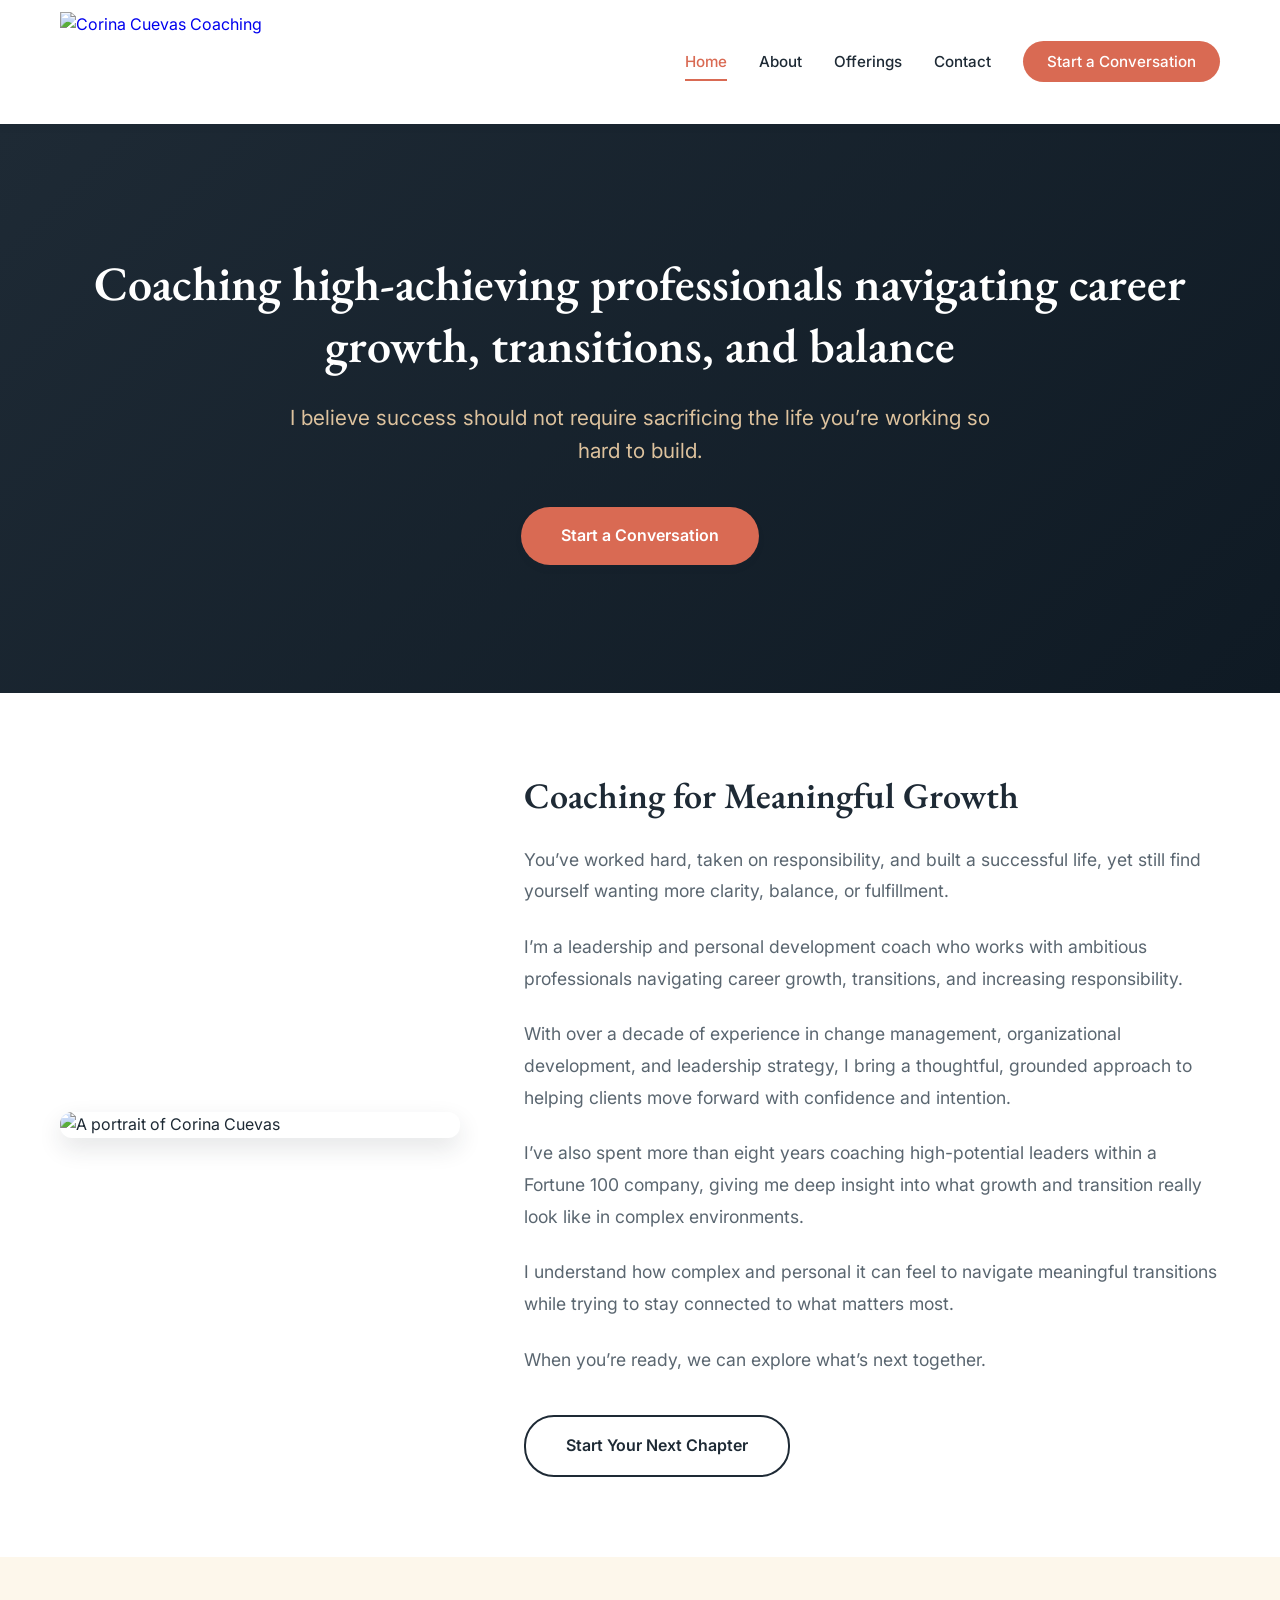
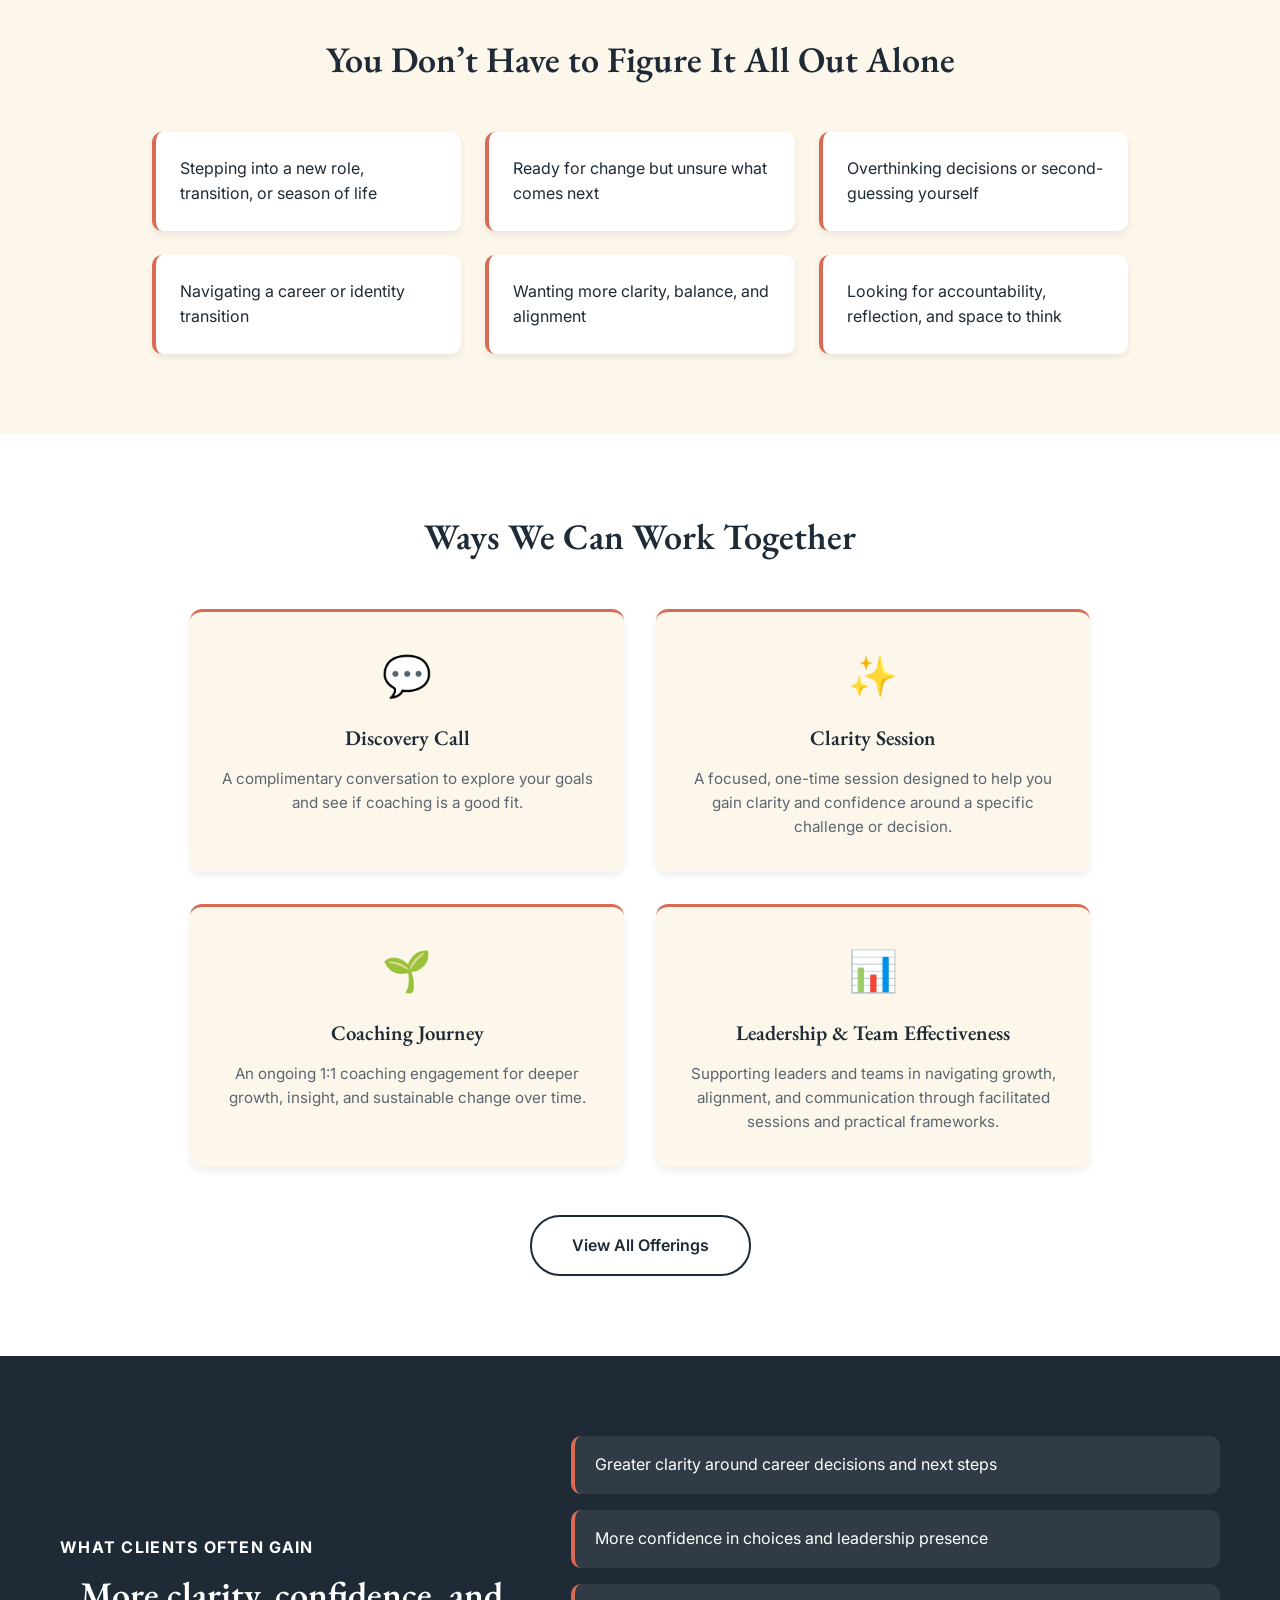
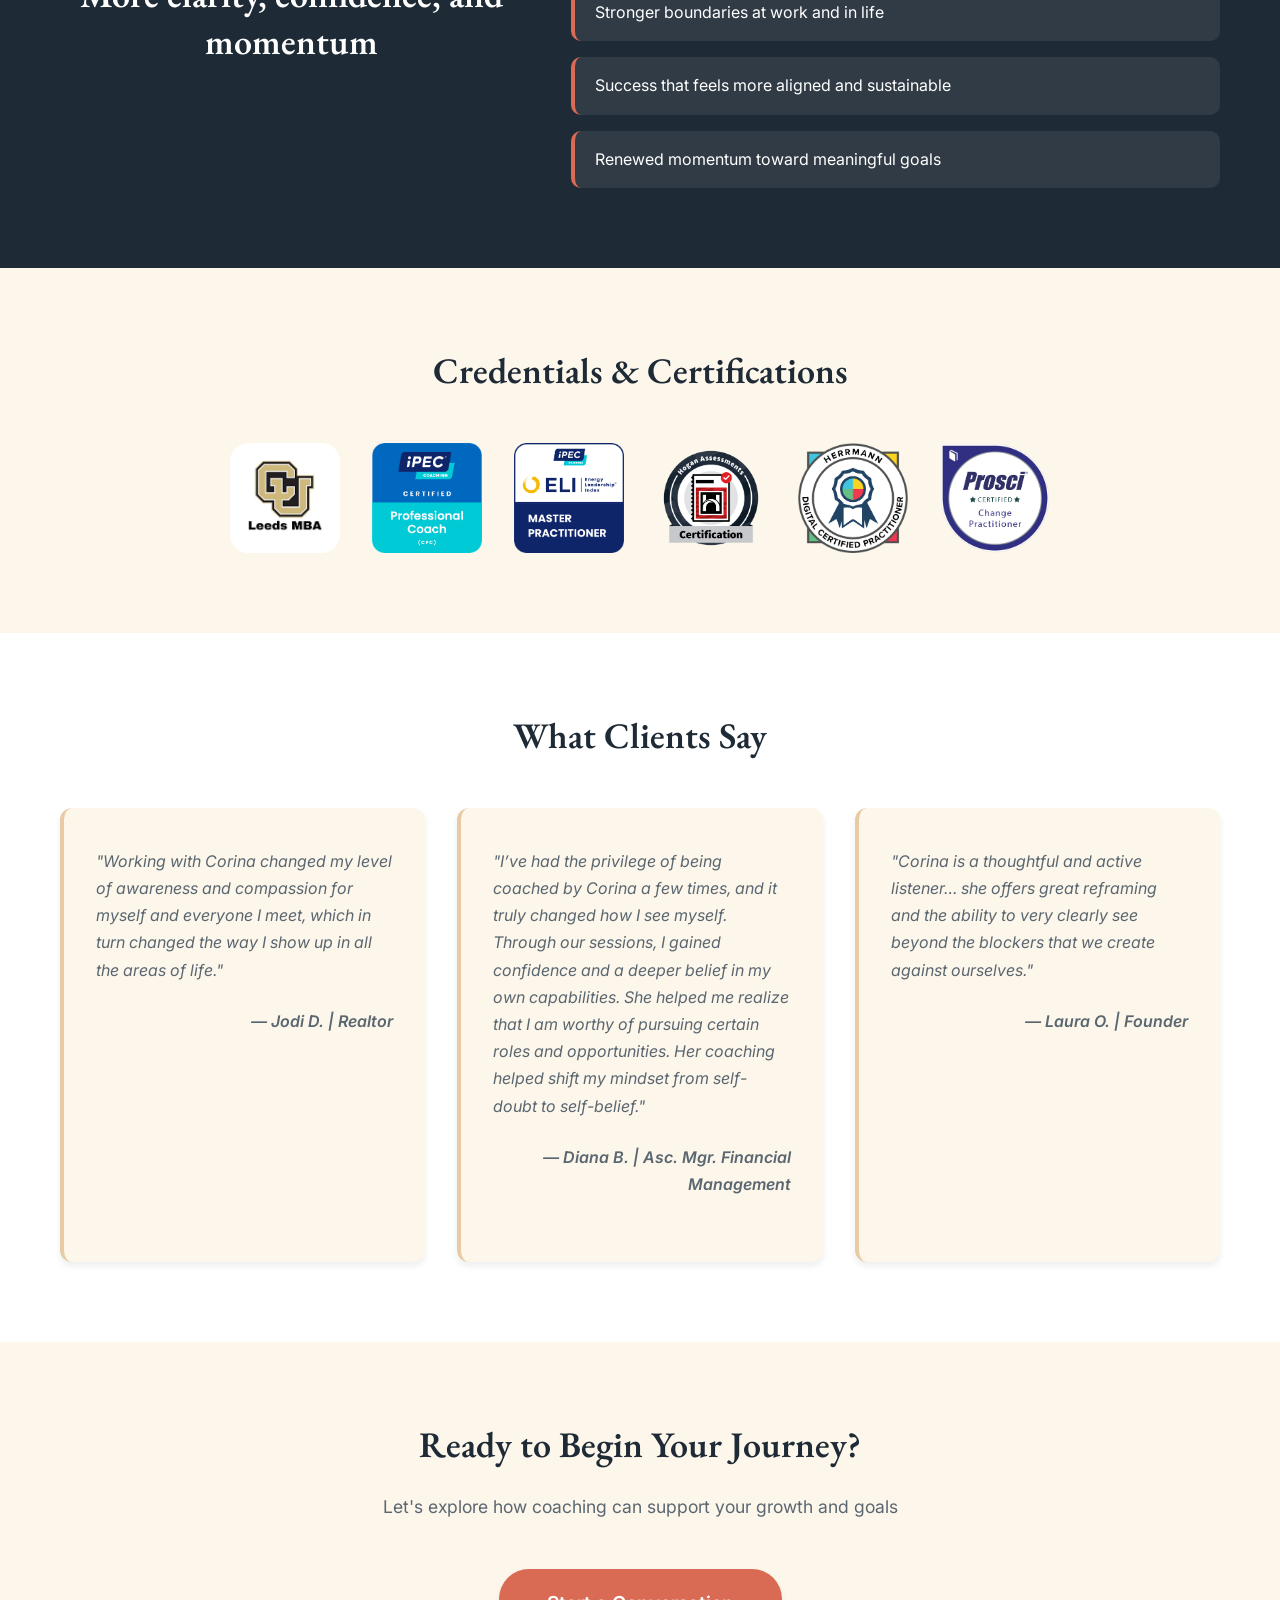
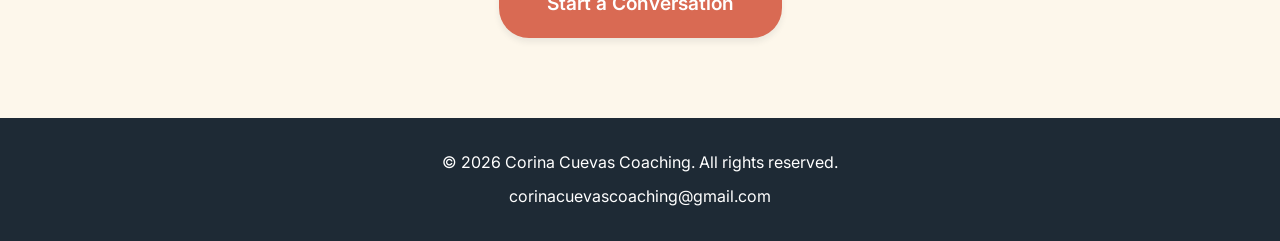
==== index.html @ 520077b5 "Update text for clarity and focus on transitions" ====
<!DOCTYPE html>
<html lang="en">
<head>
<!-- Google tag (gtag.js) -->
<script async src="https://www.googletagmanager.com/gtag/js?id=G-BGKGCBYLS8"></script>
<script>
  window.dataLayer = window.dataLayer || [];
  function gtag(){dataLayer.push(arguments);}
  gtag('js', new Date());

  gtag('config', 'G-BGKGCBYLS8');
</script>
    <meta charset="UTF-8">
    <meta name="viewport" content="width=device-width, initial-scale=1.0">
    <meta name="description" content="Leadership and personal development coaching for ambitious professionals. Thoughtful coaching for growth, clarity, and forward momentum.">
    <title>Home - Corina Cuevas Coaching</title>
    <link href="https://fonts.googleapis.com/css2?family=EB+Garamond:wght@400;600;700&family=Inter:wght@400;600&display=swap" rel="stylesheet">
    <link rel="stylesheet" href="style.css">
    <link rel="icon" type="image/png" href="/favicon-96x96.png" sizes="96x96" />
    <link rel="icon" type="image/svg+xml" href="/favicon.svg" />
    <link rel="shortcut icon" type="image/x-icon" href="favicon.ico">
    <link rel="apple-touch-icon" sizes="180x180" href="/apple-touch-icon.png" />
    <link rel="manifest" href="/site.webmanifest" />
</head>
<body>
    <header>
        <nav class="navbar">
            <div class="container">
                <a href="index.html" class="logo">
                    <img src="CCC_Logo.png" alt="Corina Cuevas Coaching" class="logo-image">
                </a>
                <button class="hamburger" aria-label="Toggle navigation menu">
                    <span></span>
                    <span></span>
                    <span></span>
                </button>
                <ul class="nav-links">
                    <li><a href="index.html" class="active">Home</a></li>
                    <li><a href="about.html">About</a></li>
                    <li><a href="offerings.html">Offerings</a></li>
                    <li><a href="contact.html">Contact</a></li>
                    <li><a href="https://calendly.com/corinacuevascoaching" class="cta">Start a Conversation</a></li>
                </ul>
            </div>
        </nav>
    </header>

    <section id="hero" class="hero">
        <div class="container">
            <h1>Coaching high-achieving professionals navigating career growth, transitions, and balance</h1>
            <p class="hero-subtitle">I believe success should not require sacrificing the life you’re working so hard to build. </p>
            <a href="https://calendly.com/corinacuevascoaching" class="btn-primary">Start a Conversation</a>
        </div>
    </section>

    <section id="intro" class="intro">
        <div class="container intro-content">
            <div class="intro-image">
                <img src="home_page_photo.jpg" alt="A portrait of Corina Cuevas">
            </div>
            <div class="intro-text">
               <h2>Coaching for Meaningful Growth</h2>

<p>
You’ve worked hard, taken on responsibility, and built a successful life, yet still find yourself wanting more clarity, balance, or fulfillment.
</p>

<p>
I’m a leadership and personal development coach who works with ambitious professionals navigating career growth, transitions, and increasing responsibility.
</p>

<p>
With over a decade of experience in change management, organizational development, and leadership strategy, I bring a thoughtful, grounded approach to helping clients move forward with confidence and intention.
</p>

<p>
I’ve also spent more than eight years coaching high-potential leaders within a Fortune 100 company, giving me deep insight into what growth and transition really look like in complex environments.
</p>
  
<p>
I understand how complex and personal it can feel to navigate meaningful transitions while trying to stay connected to what matters most.
</p>

<p>
When you’re ready, we can explore what’s next together.
</p>
                <a href="contact.html" class="btn-secondary">Start Your Next Chapter</a>
            </div>
        </div>
    </section>

    <section id="coaching-fit" class="coaching-fit">
        <div class="container">
            <h2>You Don’t Have to Figure It All Out Alone</h2>
            <div class="fit-cards">
                <div class="fit-item">Stepping into a new role, transition, or season of life</div>
                <div class="fit-item">Ready for change but unsure what comes next</div>
                <div class="fit-item">Overthinking decisions or second-guessing yourself</div>
                <div class="fit-item">Navigating a career or identity transition</div>
                <div class="fit-item">Wanting more clarity, balance, and alignment</div>
                <div class="fit-item">Looking for accountability, reflection, and space to think</div>
            </div>
        </div>
    </section>

    <section id="ways-to-work" class="ways-to-work">
        <div class="container">
            <h2>Ways We Can Work Together</h2>
            <div class="ways-grid">
                <div class="way-card">
                    <div class="way-icon">💬</div>
                    <h3>Discovery Call</h3>
                    <p>A complimentary conversation to explore your goals and see if coaching is a good fit.</p>
                </div>
                <div class="way-card">
                    <div class="way-icon">✨</div>
                    <h3>Clarity Session</h3>
                    <p>A focused, one-time session designed to help you gain clarity and confidence around a specific challenge or decision.</p>
                </div>
                <div class="way-card">
                    <div class="way-icon">🌱</div>
                    <h3>Coaching Journey</h3>
                    <p>An ongoing 1:1 coaching engagement for deeper growth, insight, and sustainable change over time.</p>
                </div>
                <div class="way-card">
                    <div class="way-icon">📊</div>
                    <h3>Leadership & Team Effectiveness</h3>
                    <p>Supporting leaders and teams in navigating growth, alignment, and communication through facilitated sessions and practical frameworks.</p>
                </div>
            </div>
            <div class="cta-center">
                <a href="offerings.html" class="btn-secondary">View All Offerings</a>
            </div>
        </div>
    </section>
  <section class="client-gains-feature">
  <div class="container">
    <div class="gains-feature-inner">
      <div class="gains-feature-intro">
        <p class="eyebrow">What Clients Often Gain</p>
        <h2>More clarity, confidence, and momentum</h2>
      </div>

      <div class="gains-list">
        <div>Greater clarity around career decisions and next steps</div>
        <div>More confidence in choices and leadership presence</div>
        <div>Stronger boundaries at work and in life</div>
        <div>Success that feels more aligned and sustainable</div>
        <div>Renewed momentum toward meaningful goals</div>
      </div>
    </div>
  </div>
</section>

    <section id="certifications" class="certifications-section">
        <div class="container">
            <h2>Credentials & Certifications</h2>
            <div class="certifications-grid">
                <div class="cert-badge">
                    <img src="cu_leeds.png" alt="MBA - University of Colorado Boulder Leeds School of Business">
                </div>
                <div class="cert-badge">
                    <img src="ipec.png" alt="iPEC Certified Professional Coach">
                </div>
                <div class="cert-badge">
                    <img src="eli.png" alt="ELI Master Practitioner">
                </div>
                <div class="cert-badge">
                    <img src="hogan.png" alt="Hogan Assessments Certification">
                </div>
                <div class="cert-badge">
                    <img src="herrman.png" alt="Hermann Practitioner">
                </div>
                <div class="cert-badge">
                    <img src="prosci.png" alt="Prosci Certified Change Practitioner">
                </div>
            </div>
        </div>
    </section>

    <section id="testimonials-preview" class="testimonials">
        <div class="container">
            <h2>What Clients Say</h2>
            <div class="testimonial-grid">
                <div class="testimonial">
                    <p>"Working with Corina changed my level of awareness and compassion for myself and everyone I meet, which in turn changed the way I show up in all the areas of life."</p>
                    <p class="client-name">— Jodi D. | Realtor</p>
                </div>
                <div class="testimonial">
                    <p>"I’ve had the privilege of being coached by Corina a few times, and it truly changed how I see myself. Through our sessions, I gained confidence and a deeper belief in my own capabilities. She helped me realize that I am worthy of pursuing certain roles and opportunities. Her coaching helped shift my mindset from self-doubt to self-belief."</p>
                    <p class="client-name">— Diana B. | Asc. Mgr. Financial Management</p>
                </div>
                <div class="testimonial">
                    <p>"Corina is a thoughtful and active listener… she offers great reframing and the ability to very clearly see beyond the blockers that we create against ourselves."</p>
                    <p class="client-name">— Laura O. | Founder</p>
                </div>
            </div>
        </div>
    </section>

    <section class="cta-section">
        <div class="container">
            <h2>Ready to Begin Your Journey?</h2>
            <p class="section-subtitle">Let's explore how coaching can support your growth and goals</p>
            <a href="https://calendly.com/corinacuevascoaching" class="btn-primary btn-large">Start a Conversation</a>
        </div>
    </section>

    <footer class="footer">
        <div class="container">
            <p>&copy; 2026 Corina Cuevas Coaching. All rights reserved.</p>
            <p>corinacuevascoaching@gmail.com</p>
        </div>
    </footer>

    <script type="text/javascript" async src="//cdn.credly.com/assets/utilities/embed.js"></script>
    <script src="script.js"></script>
</body>
</html>
---- style.css ----
/* ===== CSS VARIABLES ===== */
:root {
    --primary: #1e2a35;
    --secondary: #e8cba4;
    --accent: #d96a53;
    --background: #fdf7eb;
    --white: #FFFFFF;
    --dark: #1e2a35;
    --light-text: #5a6670;
    --shadow: 0 4px 6px rgba(30, 42, 53, 0.08);
    --shadow-lg: 0 10px 25px rgba(30, 42, 53, 0.12);
    --transition: all 0.3s ease;
}

/* ===== RESET & GENERAL ===== */
* {
    margin: 0;
    padding: 0;
    box-sizing: border-box;
}

html {
    scroll-behavior: smooth;
}

body {
    font-family: 'Inter', -apple-system, BlinkMacSystemFont, 'Segoe UI', sans-serif;
    line-height: 1.6;
    color: var(--dark);
    background-color: var(--background);
    overflow-x: hidden;
}

.container {
    max-width: 1200px;
    margin: 0 auto;
    padding: 0 20px;
}

h1, h2, h3 {
    font-family: 'EB Garamond', Georgia, serif;
    font-weight: 600;
    line-height: 1.3;
    color: var(--primary);
}

h1 {
    font-size: 2.75rem;
}

h2 {
    font-size: 2.25rem;
    margin-bottom: 1.5rem;
    text-align: center;
}

h3 {
    font-size: 1.5rem;
    margin-bottom: 1rem;
}

p {
    margin-bottom: 1rem;
    color: var(--light-text);
}

/* ===== NAVIGATION ===== */
header {
    background: var(--white);
    box-shadow: var(--shadow);
    position: sticky;
    top: 0;
    z-index: 1000;
}

.navbar {
    padding: 0.75rem 0;
}

.navbar .container {
    display: flex;
    justify-content: space-between;
    align-items: center;
}

.logo {
    display: flex;
    align-items: center;
    text-decoration: none;
    transition: var(--transition);
}

.logo:hover {
    opacity: 0.85;
}

.logo-image {
    height: 100px;
    width: auto;
    object-fit: contain;
}

.nav-links {
    display: flex;
    list-style: none;
    gap: 2rem;
    align-items: center;
}

.nav-links a {
    text-decoration: none;
    color: var(--dark);
    font-weight: 500;
    font-size: 0.95rem;
    transition: var(--transition);
    padding: 0.5rem 0;
    border-bottom: 2px solid transparent;
}

.nav-links a:hover {
    color: var(--accent);
    border-bottom-color: var(--accent);
}

.nav-links a.active {
    color: var(--accent);
    border-bottom-color: var(--accent);
}

.nav-links .cta {
    background: var(--accent);
    color: var(--white) !important;
    padding: 0.7rem 1.5rem !important;
    border-radius: 25px;
    border: none !important;
}

.nav-links .cta:hover {
    background: var(--primary) !important;
    transform: translateY(-2px);
}

.hamburger {
    display: none;
    flex-direction: column;
    background: none;
    border: none;
    cursor: pointer;
    gap: 5px;
}

.hamburger span {
    width: 25px;
    height: 3px;
    background: var(--primary);
    transition: var(--transition);
}

/* ===== HERO SECTION ===== */
.hero {
    background: linear-gradient(135deg, var(--primary) 0%, #0f1a24 100%);
    color: var(--white);
    padding: 8rem 2rem;
    text-align: center;
}

.hero h1 {
    color: var(--white);
    font-size: 3rem;
    margin-bottom: 1.5rem;
    font-weight: 600;
    animation: fadeInUp 1s ease;
}

.hero-subtitle {
    font-size: 1.3rem;
    margin-bottom: 2.5rem;
    opacity: 0.95;
    max-width: 700px;
    margin-left: auto;
    margin-right: auto;
    color: var(--secondary);
}

/* ===== PAGE HERO (for internal pages) ===== */
.page-hero {
    background: linear-gradient(135deg, var(--primary) 0%, #0f1a24 100%);
    color: var(--white);
    padding: 5rem 2rem;
    text-align: center;
}

.page-hero h1 {
    color: var(--white);
    font-size: 2.5rem;
    margin-bottom: 1rem;
}

.page-hero .hero-subtitle {
    color: var(--secondary);
    font-size: 1.2rem;
}

/* ===== BUTTONS ===== */
.btn-primary {
    display: inline-block;
    background: var(--accent);
    color: var(--white);
    padding: 1rem 2.5rem;
    text-decoration: none;
    border-radius: 30px;
    font-weight: 600;
    font-size: 1rem;
    transition: var(--transition);
    border: none;
    cursor: pointer;
    box-shadow: var(--shadow);
}

.btn-primary:hover {
    background: var(--secondary);
    color: var(--primary);
    transform: translateY(-3px);
    box-shadow: var(--shadow-lg);
}

.btn-secondary {
    display: inline-block;
    background: transparent;
    color: var(--primary);
    padding: 1rem 2.5rem;
    text-decoration: none;
    border-radius: 30px;
    font-weight: 600;
    font-size: 1rem;
    transition: var(--transition);
    border: 2px solid var(--primary);
    cursor: pointer;
}

.btn-secondary:hover {
    background: var(--primary);
    color: var(--white);
    transform: translateY(-3px);
}

.btn-large {
    font-size: 1.2rem;
    padding: 1.2rem 3rem;
}

.btn-card {
    display: inline-block;
    background: var(--primary);
    color: var(--white);
    padding: 0.8rem 1.8rem;
    text-decoration: none;
    border-radius: 25px;
    font-weight: 600;
    font-size: 0.95rem;
    transition: var(--transition);
    margin-top: 1rem;
}

.btn-card:hover {
    background: var(--accent);
    transform: translateY(-2px);
}

.cta-center {
    text-align: center;
    margin-top: 3rem;
}

/* ===== INTRO SECTION WITH IMAGE ===== */
.intro {
    padding: 5rem 2rem;
    background: var(--white);
}

.intro-content {
    display: grid;
    grid-template-columns: 400px 1fr;
    gap: 4rem;
    align-items: center;
    max-width: 1200px;
    margin: 0 auto;
}

.intro-image {
    width: 100%;
    height: 100%;
    display: flex;
    justify-content: center;
    align-items: center;
}

.intro-image img {
    width: 100%;
    max-width: 400px;
    height: auto;
    border-radius: 12px;
    box-shadow: var(--shadow-lg);
    object-fit: cover;
    transition: var(--transition);
}

.intro-image img:hover {
    transform: scale(1.02);
    box-shadow: 0 15px 35px rgba(30, 42, 53, 0.15);
}

.intro-text {
    text-align: left;
}

.intro-text h2 {
    text-align: left;
    margin-bottom: 1.5rem;
}

.intro-text p {
    font-size: 1.1rem;
    line-height: 1.8;
    margin-bottom: 1.5rem;
}

.intro-text .btn-secondary {
    margin-top: 1rem;
}

/* ===== COACHING FIT SECTION ===== */
.coaching-fit {
    padding: 5rem 2rem;
    background: var(--background);
}

.fit-cards {
    display: flex;
    flex-wrap: wrap;
    justify-content: center;
    gap: 1.5rem;
    margin-top: 3rem;
    max-width: 1000px;
    margin-left: auto;
    margin-right: auto;
}

.fit-item {
    background: var(--white);
    padding: 1.5rem;
    border-radius: 10px;
    box-shadow: var(--shadow);
    border-left: 4px solid var(--accent);
    color: var(--dark);
    font-size: 1rem;
    flex: 0 1 calc(33.333% - 1.5rem);
    min-width: 250px;
    max-width: 320px;
}

/* ===== WAYS TO WORK TOGETHER SECTION ===== */
.ways-to-work {
    padding: 5rem 2rem;
    background: var(--white);
}

.ways-grid {
    display: grid;
    grid-template-columns: repeat(2, 1fr);
    gap: 2rem;
    margin-top: 3rem;
    max-width: 900px;
    margin-left: auto;
    margin-right: auto;
}

.way-card {
    background: var(--background);
    padding: 2rem 1.5rem;
    border-radius: 12px;
    box-shadow: var(--shadow);
    text-align: center;
    border-top: 3px solid var(--accent);
}

.way-icon {
    font-size: 2.5rem;
    margin-bottom: 1rem;
}

.way-card h3 {
    font-size: 1.3rem;
    margin-bottom: 1rem;
    color: var(--primary);
}

.way-card p {
    font-size: 0.95rem;
    line-height: 1.6;
    color: var(--light-text);
    margin-bottom: 0;
}

/* ===== CERTIFICATIONS SECTION ===== */
.certifications-section {
    padding: 5rem 2rem;
    background: var(--background);
}

.certifications-grid {
    display: flex;
    flex-wrap: wrap;
    justify-content: center;
    align-items: center;
    gap: 2rem;
    margin-top: 3rem;
    max-width: 1000px;
    margin-left: auto;
    margin-right: auto;
}

.cert-badge {
    display: flex;
    justify-content: center;
    align-items: center;
    
}
.cert-badge img {
  width: 110px;
  height: 110px;
  object-fit: contain;
}

.mba-badge {
    width: 150px;
    height: 270px;
    display: flex;
    justify-content: center;
    align-items: center;
    background: var(--white);
    border-radius: 8px;
    box-shadow: var(--shadow);
}

.mba-image {
    max-width: 140px;
    max-height: 260px;
    width: auto;
    height: auto;
    object-fit: contain;
    padding: 0.5rem;
}

/* ===== SERVICES SECTION ===== */
.services {
    padding: 5rem 2rem;
    background: var(--white);
}

.section-subtitle {
    text-align: center;
    font-size: 1.1rem;
    color: var(--light-text);
    margin-bottom: 3rem;
}

.section-intro {
    text-align: center;
    font-size: 1.1rem;
    color: var(--light-text);
    margin-bottom: 3rem;
    max-width: 900px;
    margin-left: auto;
    margin-right: auto;
}

.service-cards {
    display: grid;
    grid-template-columns: repeat(auto-fit, minmax(300px, 1fr));
    gap: 2rem;
    margin-top: 3rem;
}

.card {
    background: var(--background);
    padding: 2.5rem 2rem;
    border-radius: 12px;
    box-shadow: var(--shadow);
    transition: var(--transition);
    text-align: center;
    border: 2px solid transparent;
    position: relative;
    display: flex;
    flex-direction: column;
}

.card:hover {
    transform: none;
    box-shadow: var(--shadow);
    border-color: transparent;
}

.card.featured {
    border-color: var(--accent);
    box-shadow: 0 8px 20px rgba(217, 106, 83, 0.2);
}

.featured-badge {
    position: absolute;
    top: -12px;
    left: 50%;
    transform: translateX(-50%);
    background: var(--accent);
    color: var(--white);
    padding: 0.3rem 1rem;
    border-radius: 20px;
    font-size: 0.85rem;
    font-weight: 600;
}

.card-icon {
    font-size: 3rem;
    margin-bottom: 1rem;
}

.card h3 {
    margin-bottom: 1rem;
    color: var(--primary);
}

.card p {
    color: var(--light-text);
    margin-bottom: 1.5rem;
}

.card-list {
    text-align: left;
    list-style-position: inside;
    color: var(--light-text);
    margin-bottom: 1.5rem;
}

.card-list li {
    margin-bottom: 0.5rem;
}

.price {
    font-size: 1.5rem;
    font-weight: 600;
    color: var(--accent);
    margin-top: auto;
}

.price span {
    font-size: 0.9rem;
    color: var(--light-text);
    font-weight: 400;
}

/* ===== ORGANIZATIONAL SECTION ===== */
.organizational-section {
    padding: 5rem 2rem;
    background: var(--background);
}

.organizational-grid {
    display: flex;
    flex-wrap: wrap;
    justify-content: center;
    gap: 2rem;
    margin-top: 3rem;
}

.org-card {
    background: var(--white);
    padding: 1.75rem 1.75rem;
    border-radius: 12px;
    box-shadow: var(--shadow);
    border-top: 4px solid var(--accent);
    flex: 0 1 300px;
text-align: center;
}

.org-card:hover {
    box-shadow: var(--shadow-lg);
}

.org-icon {
    font-size: 2rem;
    margin-bottom: 0.75rem;
}

/* ===== ASSESSMENTS SECTION ===== */
.assessments-section {
    padding: 5rem 2rem;
    background: var(--white);
}

.assessment-grid {
    display: flex;
    flex-wrap: wrap;
    justify-content: center;
    gap: 2rem;
    margin-top: 3rem;
}

.assessment-card {
    background: var(--background);
    padding: 2rem 1.5rem;
    border-radius: 12px;
    box-shadow: var(--shadow);
    flex: 0 1 360px;
    text-align: center;
}

.assessment-card h3 {
    margin: 1rem 0 0.75rem;
    color: var(--primary);
}

.assessment-card p {
    font-size: 0.95rem;
    line-height: 1.6;
}

.assessment-icon img {
    width: 72px;
    height: 72px;
    object-fit: contain;
}

.clifton-icon {
  width: auto !important;
  height: 28px !important;
  max-width: 140px;
  object-fit: contain;
}
/* Remove lateral slide hover on legacy assessment items */
.assessment-item,
.assessment-item:hover {
    transform: none;
}

/* ===== TESTIMONIALS ===== */
.testimonials {
    padding: 5rem 2rem;
    background: var(--white);
}

.testimonial-grid {
    display: grid;
    grid-template-columns: repeat(auto-fit, minmax(300px, 1fr));
    gap: 2rem;
    margin-top: 3rem;
}

.testimonial {
    background: var(--background);
    padding: 2.5rem 2rem;
    border-radius: 12px;
    box-shadow: var(--shadow);
    position: relative;
    transition: var(--transition);
    border-left: 4px solid var(--secondary);
}

.testimonial:hover {
    transform: translateY(-5px);
    box-shadow: var(--shadow-lg);
}

.testimonial p {
    font-style: italic;
    color: var(--light-text);
    font-size: 1rem;
    line-height: 1.7;
    margin-bottom: 1.5rem;
}

.client-name {
    font-weight: 600;
    color: var(--primary);
    text-align: right;
    margin: 0;
    font-style: normal;
}

/* ===== ABOUT SECTION ===== */
.about {
    padding: 5rem 2rem;
    background: var(--white);
}

.about .container {
    max-width: 1100px;
    margin: 0 auto;
}

.about-content {
    display: grid;
    grid-template-columns: 1.1fr 1.5fr;
    gap: 3rem;
    align-items: center;
}

.about-image {
    display: flex;
    justify-content: center;
    align-items: center;
}

.about-image img {
    width: 100%;
    max-width: 420px;
    border-radius: 12px;
    box-shadow: var(--shadow-lg);
    object-fit: cover;
    display: block;
    margin: 0 auto;
    transition: var(--transition);
}

.about-image img:hover {
    transform: scale(1.02);
    box-shadow: 0 15px 35px rgba(30, 42, 53, 0.15);
}

.about-text {
    font-size: 1.1rem;
    line-height: 1.8;
}

/* Approach */
.approach-section {
    padding: 4rem 2rem;
    background: var(--background);
}

.approach {
    max-width: 900px;
    margin: 0 auto;
}

.approach h2 {
    margin-bottom: 1.5rem;
}

.approach p {
    font-size: 1.1rem;
    line-height: 1.8;
    text-align: center;
}

/* Credentials */
.credentials-section {
    padding: 5rem 2rem;
    background: var(--white);
}

.credentials {
    max-width: 1000px;
    margin: 0 auto;
}

.credentials h2 {
    margin-bottom: 1rem;
}

.credentials-intro {
    text-align: center;
    max-width: 800px;
    margin: 0 auto 2rem;
}

.credentials-list {
    list-style: none;
    display: grid;
    grid-template-columns: repeat(auto-fit, minmax(280px, 1fr));
    gap: 1.5rem;
    margin-top: 2rem;
}

.credentials-list li {
    display: flex;
    align-items: center;
    gap: 1rem;
    padding: 1.25rem 1.5rem;
    background: var(--background);
    border-radius: 8px;
    border-left: 3px solid var(--accent);
    color: var(--dark);
    font-size: 1rem;
}

.credentials-list li img {
    width: 56px;
    height: 56px;
    object-fit: contain;
    flex-shrink: 0;
}

.credentials-list li span {
    line-height: 1.4;
}

/* ===== CONTACT SECTION ===== */
.contact {
    padding: 5rem 2rem;
    background: var(--white);
}

.contact-options {
    display: grid;
    grid-template-columns: repeat(auto-fit, minmax(350px, 1fr));
    gap: 3rem;
    margin: 3rem auto;
    max-width: 1000px;
    justify-items: center;
}

.contact-card {
    background: var(--background);
    padding: 2.5rem 2rem;
    border-radius: 12px;
    box-shadow: var(--shadow);
    text-align: center;
}

.contact-card .benefits-list {
    text-align: left;
    margin: 1.5rem auto;
    max-width: 420px;
}

.contact-card .card-icon {
    font-size: 3rem;
    margin-bottom: 1rem;
}

.contact-card h3 {
    text-align: center;
    margin-bottom: 1rem;
}

.contact-card > p {
    text-align: center;
    margin-bottom: 1.5rem;
}

.benefits-list {
    list-style: none;
    margin: 1.5rem 0;
    padding: 0;
}

.benefits-list li {
    padding: 0.5rem 0;
    padding-left: 1.5rem;
    position: relative;
    color: var(--light-text);
}

.benefits-list li:before {
    content: "✓";
    position: absolute;
    left: 0;
    color: var(--accent);
    font-weight: bold;
}

.contact-form button {
    margin-top: 0.5rem;
}

.response-time {
    font-size: 0.9rem;
    color: var(--light-text);
    margin-top: 1rem;
    font-style: italic;
    text-align: center;
}

.small-text {
    font-size: 0.85rem;
    color: var(--light-text);
    margin-top: 0.5rem;
    text-align: center;
}

/* ===== CONTACT INFO SECTION ===== */
.contact-info-section {
    padding: 4rem 2rem;
    background: var(--background);
}

.contact-details {
    display: grid;
    grid-template-columns: repeat(auto-fit, minmax(250px, 1fr));
    gap: 2rem;
    max-width: 800px;
    margin: 2rem auto;
}

.contact-item {
    text-align: center;
    padding: 2rem;
    background: var(--white);
    border-radius: 10px;
    box-shadow: var(--shadow);
}

.contact-item h3 {
    margin-bottom: 1rem;
    font-size: 1.3rem;
}

.contact-item a {
    color: var(--accent);
    text-decoration: none;
    font-weight: 600;
    transition: var(--transition);
}

.contact-item a:hover {
    color: var(--primary);
}

/* ===== FAQ SECTION ===== */
.faq-section {
    padding: 5rem 2rem;
    background: var(--white);
}

.faq-grid {
    display: grid;
    grid-template-columns: repeat(auto-fit, minmax(300px, 1fr));
    gap: 2rem;
    margin-top: 3rem;
    max-width: 1000px;
    margin-left: auto;
    margin-right: auto;
}

.faq-item {
    background: var(--background);
    padding: 2rem;
    border-radius: 10px;
    border-top: 3px solid var(--accent);
}

.faq-item h3 {
    font-size: 1.2rem;
    margin-bottom: 1rem;
}

.faq-item p {
    line-height: 1.7;
}

/* ===== CTA SECTION ===== */
.cta-section {
    padding: 5rem 2rem;
    background: var(--background);
    text-align: center;
}

/* ===== FOOTER ===== */
.footer {
    background: var(--primary);
    color: var(--white);
    padding: 2rem;
    text-align: center;
}

.footer .container {
    display: flex;
    justify-content: center;
    align-items: center;
    flex-direction: column;
    gap: 0.5rem;
}

.footer p {
    margin: 0;
    color: var(--white);
}

/* ===== ANIMATIONS ===== */
@keyframes fadeInUp {
    from {
        opacity: 0;
        transform: translateY(30px);
    }
    to {
        opacity: 1;
        transform: translateY(0);
    }
}

/* ===== RESPONSIVE DESIGN ===== */
@media (max-width: 992px) {
    .intro-content {
        grid-template-columns: 300px 1fr;
        gap: 3rem;
    }

    .intro-image img {
        max-width: 300px;
    }
}

@media (max-width: 768px) {
    h1 {
        font-size: 2rem;
    }

    h2 {
        font-size: 1.75rem;
    }

    .nav-links {
        position: fixed;
        right: -100%;
        top: 70px;
        flex-direction: column;
        background: var(--white);
        width: 100%;
        text-align: center;
        transition: 0.3s;
        box-shadow: var(--shadow-lg);
        padding: 2rem 0;
        max-height: calc(100vh - 70px);
        overflow-y: auto;
    }

    .nav-links.active {
        right: 0;
    }

    .hamburger {
        display: flex;
    }

    .logo-image {
        height: 38px;
    }

    .hero {
        padding: 5rem 2rem;
    }

    .hero h1 {
        font-size: 2rem;
    }

    .hero-subtitle {
        font-size: 1.1rem;
    }

    .page-hero {
        padding: 4rem 2rem;
    }

    .page-hero h1 {
        font-size: 2rem;
    }

    .intro-content {
        grid-template-columns: 1fr;
        gap: 2rem;
    }

    .intro-image {
        order: 1;
        max-width: 350px;
        margin: 0 auto;
    }

    .intro-text {
        order: 2;
        text-align: center;
    }

    .intro-text h2 {
        text-align: center;
    }

    .intro-image img {
        max-width: 100%;
    }

    .fit-cards {
        flex-direction: column;
        align-items: center;
    }

    .fit-item {
        flex: 1 1 100%;
        max-width: 100%;
    }

    .ways-grid {
        grid-template-columns: 1fr;
    }

    .certifications-grid {
        gap: 1.5rem;
    }

    .service-cards {
        grid-template-columns: 1fr;
    }

    .testimonial-grid {
        grid-template-columns: 1fr;
    }

    .contact-options {
        grid-template-columns: 1fr;
    }

    .credentials-list {
        grid-template-columns: 1fr;
    }

    .organizational-grid {
        grid-template-columns: 1fr;
        gap: 1.5rem;
    }

    .assessment-list {
        grid-template-columns: 1fr;
    }

    .faq-grid {
        grid-template-columns: 1fr;
    }

    .contact-details {
        grid-template-columns: 1fr;
    }
}

@media (max-width: 768px) {
    .logo-image {
        height: 80px;
        width: auto;
    }

    .btn-primary {
        padding: 0.9rem 2rem;
        font-size: 0.95rem;
    }

    .certifications-grid {
        gap: 1rem;
    }

    .contact-options {
        grid-template-columns: 1fr;
    }

    .about-content {
        grid-template-columns: 1fr;
        gap: 2rem;
    }

    .about-image {
        order: 1;
        max-width: 350px;
        margin: 0 auto;
    }

    .about-image img {
        max-width: 100%;
    }

    .about-text {
        order: 2;
        text-align: left;
    }
}
/* ===== CLIENT GAINS FEATURE SECTION ===== */
.client-gains-feature {
    padding: 5rem 2rem !important;
    background: var(--primary) !important;
    color: var(--white) !important;
}

.client-gains-feature h2,
.client-gains-feature p {
    color: var(--white) !important;
}

.gains-feature-inner {
    display: grid !important;
    grid-template-columns: 1fr 1.4fr !important;
    gap: 3rem !important;
    align-items: center !important;
}

.eyebrow {
    color: var(--secondary) !important;
    font-weight: 700 !important;
    text-transform: uppercase !important;
    letter-spacing: 0.08em !important;
    margin-bottom: 0.75rem !important;
}

.gains-list {
    display: grid !important;
    gap: 1rem !important;
}

.gains-list div {
    background: rgba(255, 255, 255, 0.08) !important;
    border-left: 4px solid var(--accent) !important;
    padding: 1rem 1.25rem !important;
    border-radius: 10px !important;
    color: var(--white) !important;
}
h1::after,
h2::after,
h3::after,
.section-title::after {
  content: none !important;
  display: none !important;
}
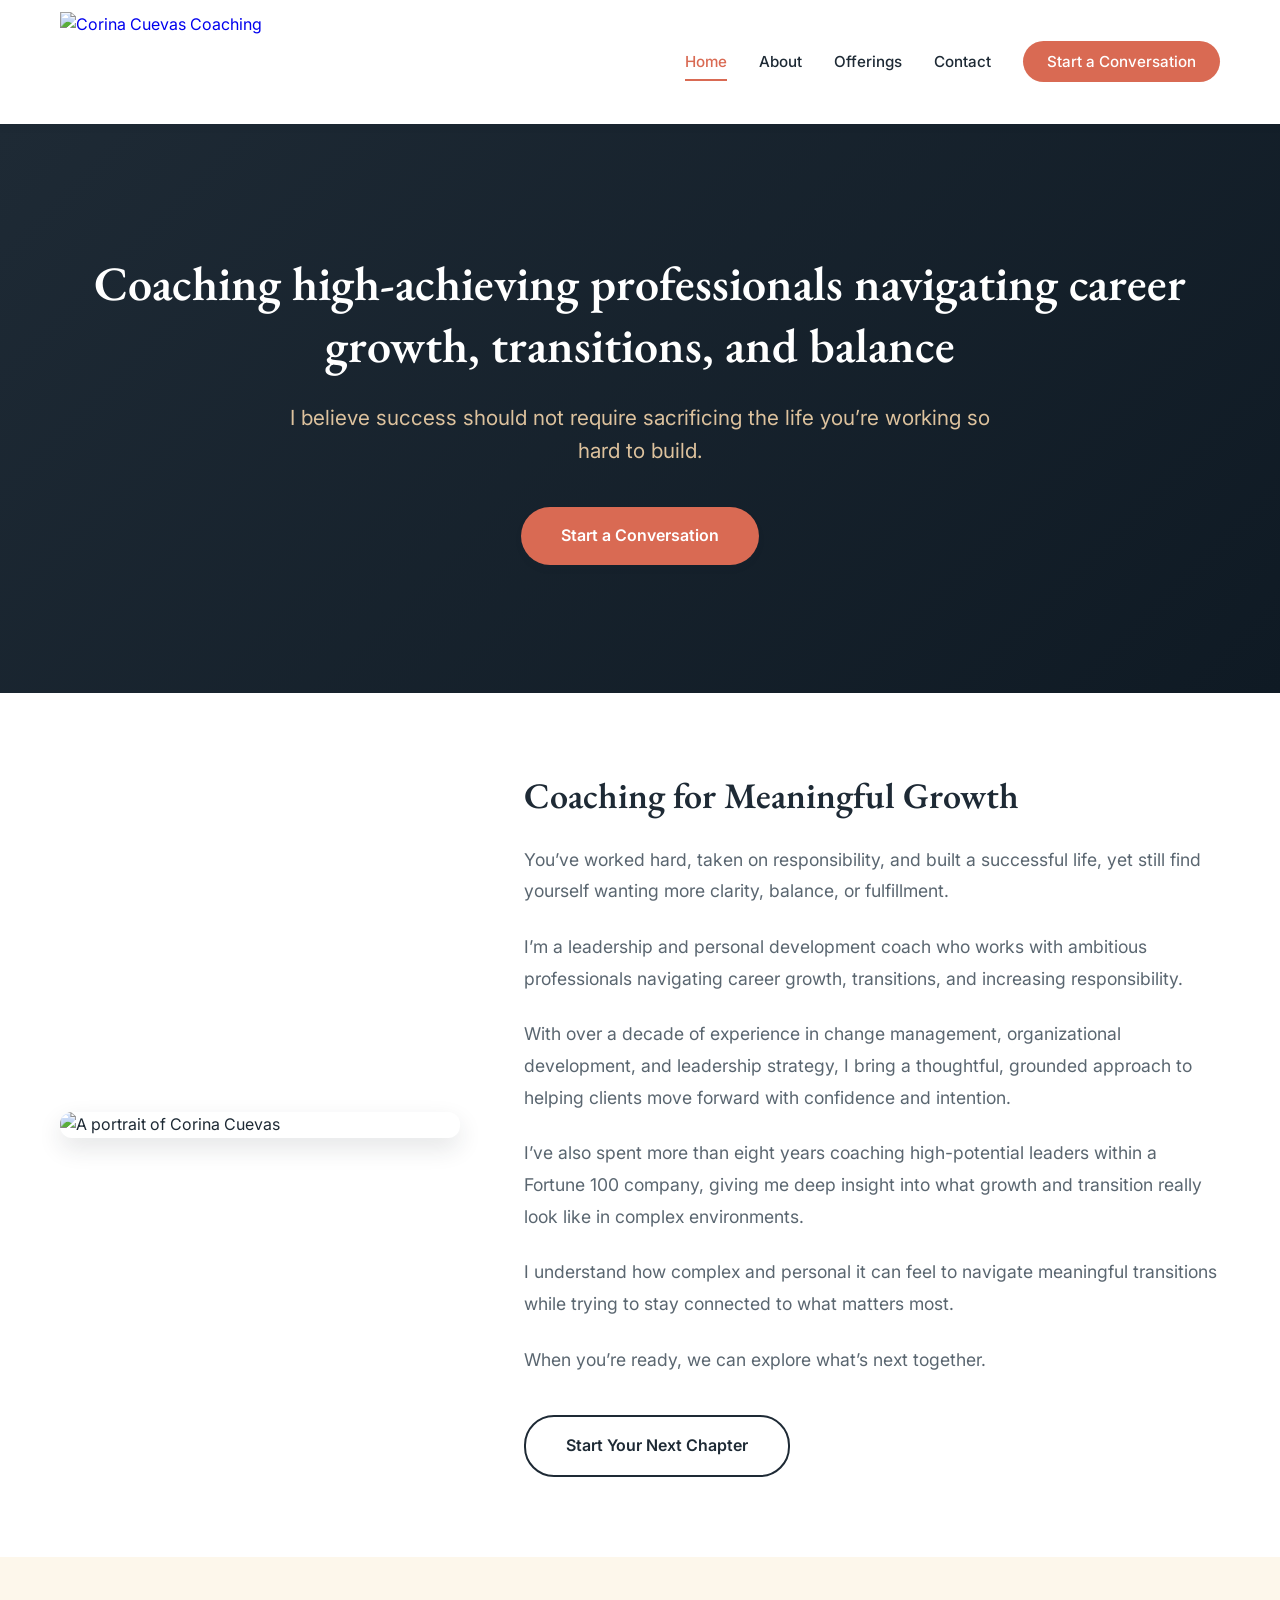
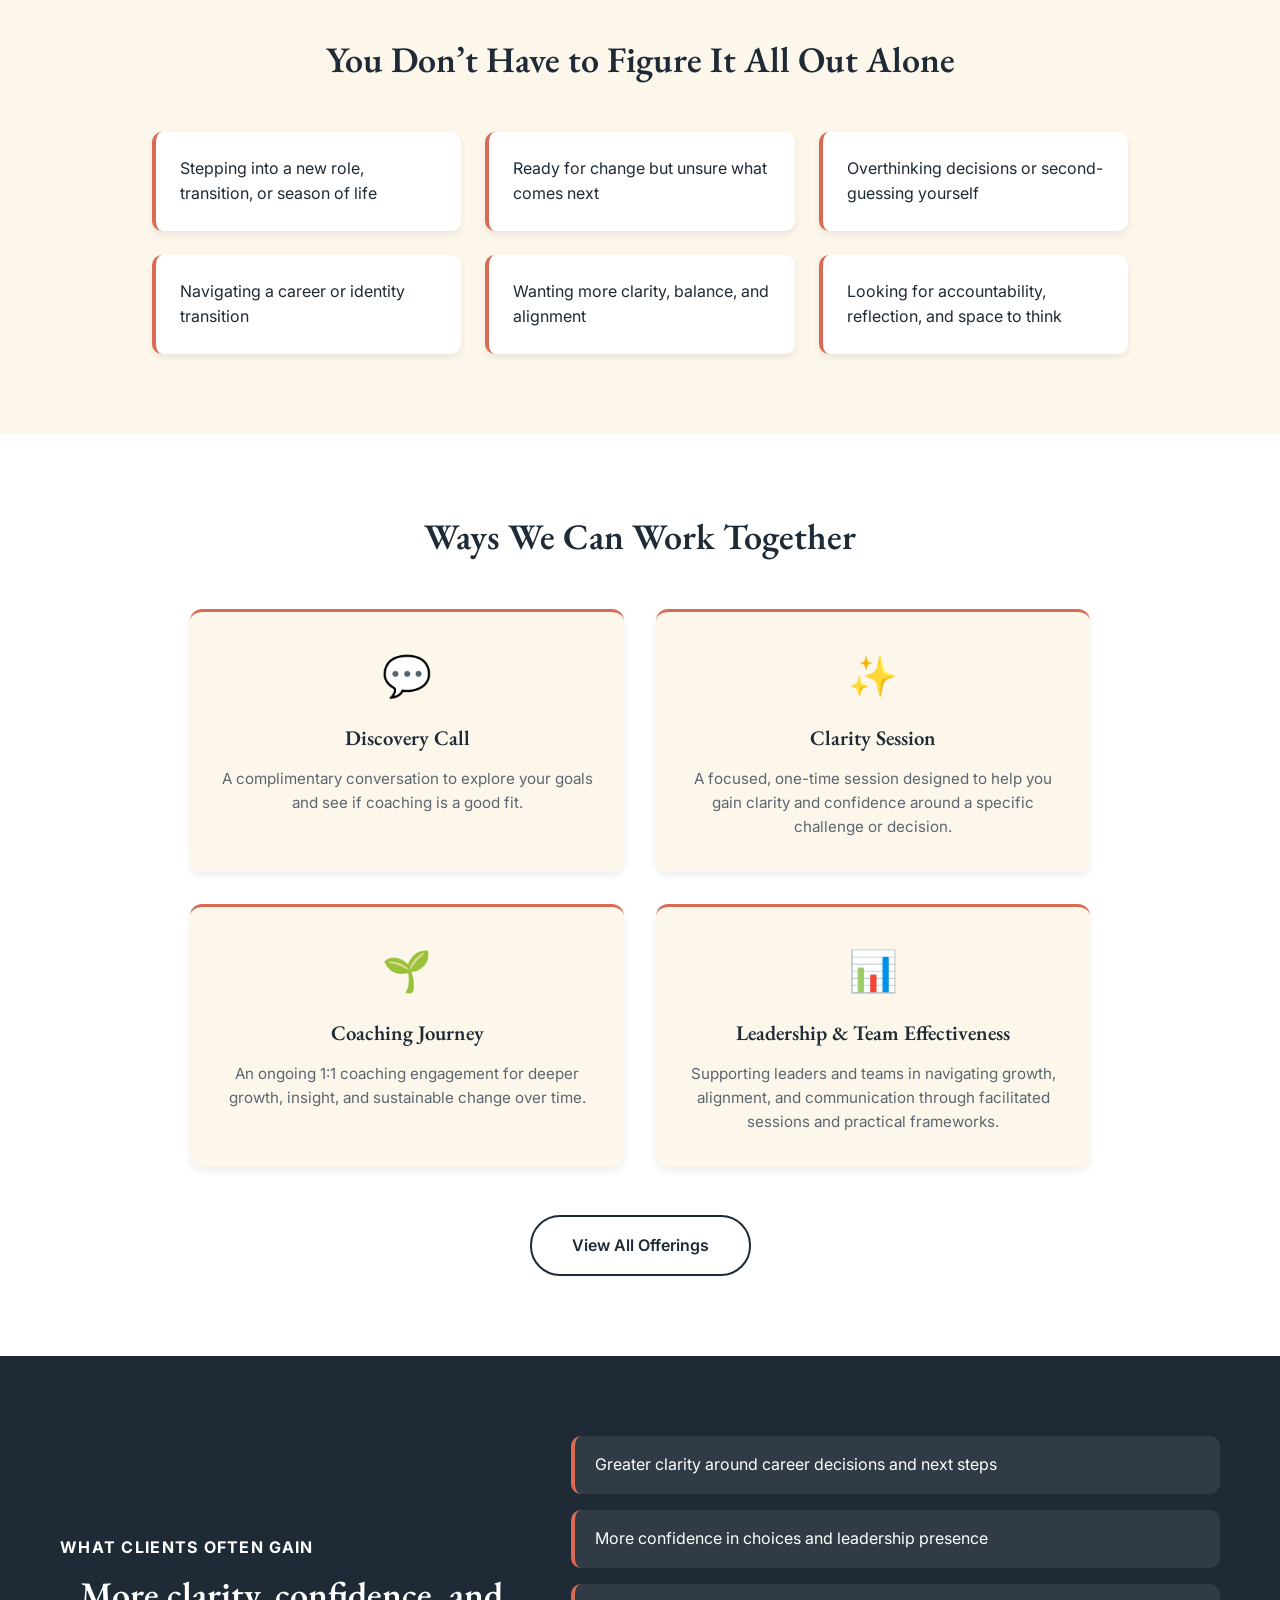
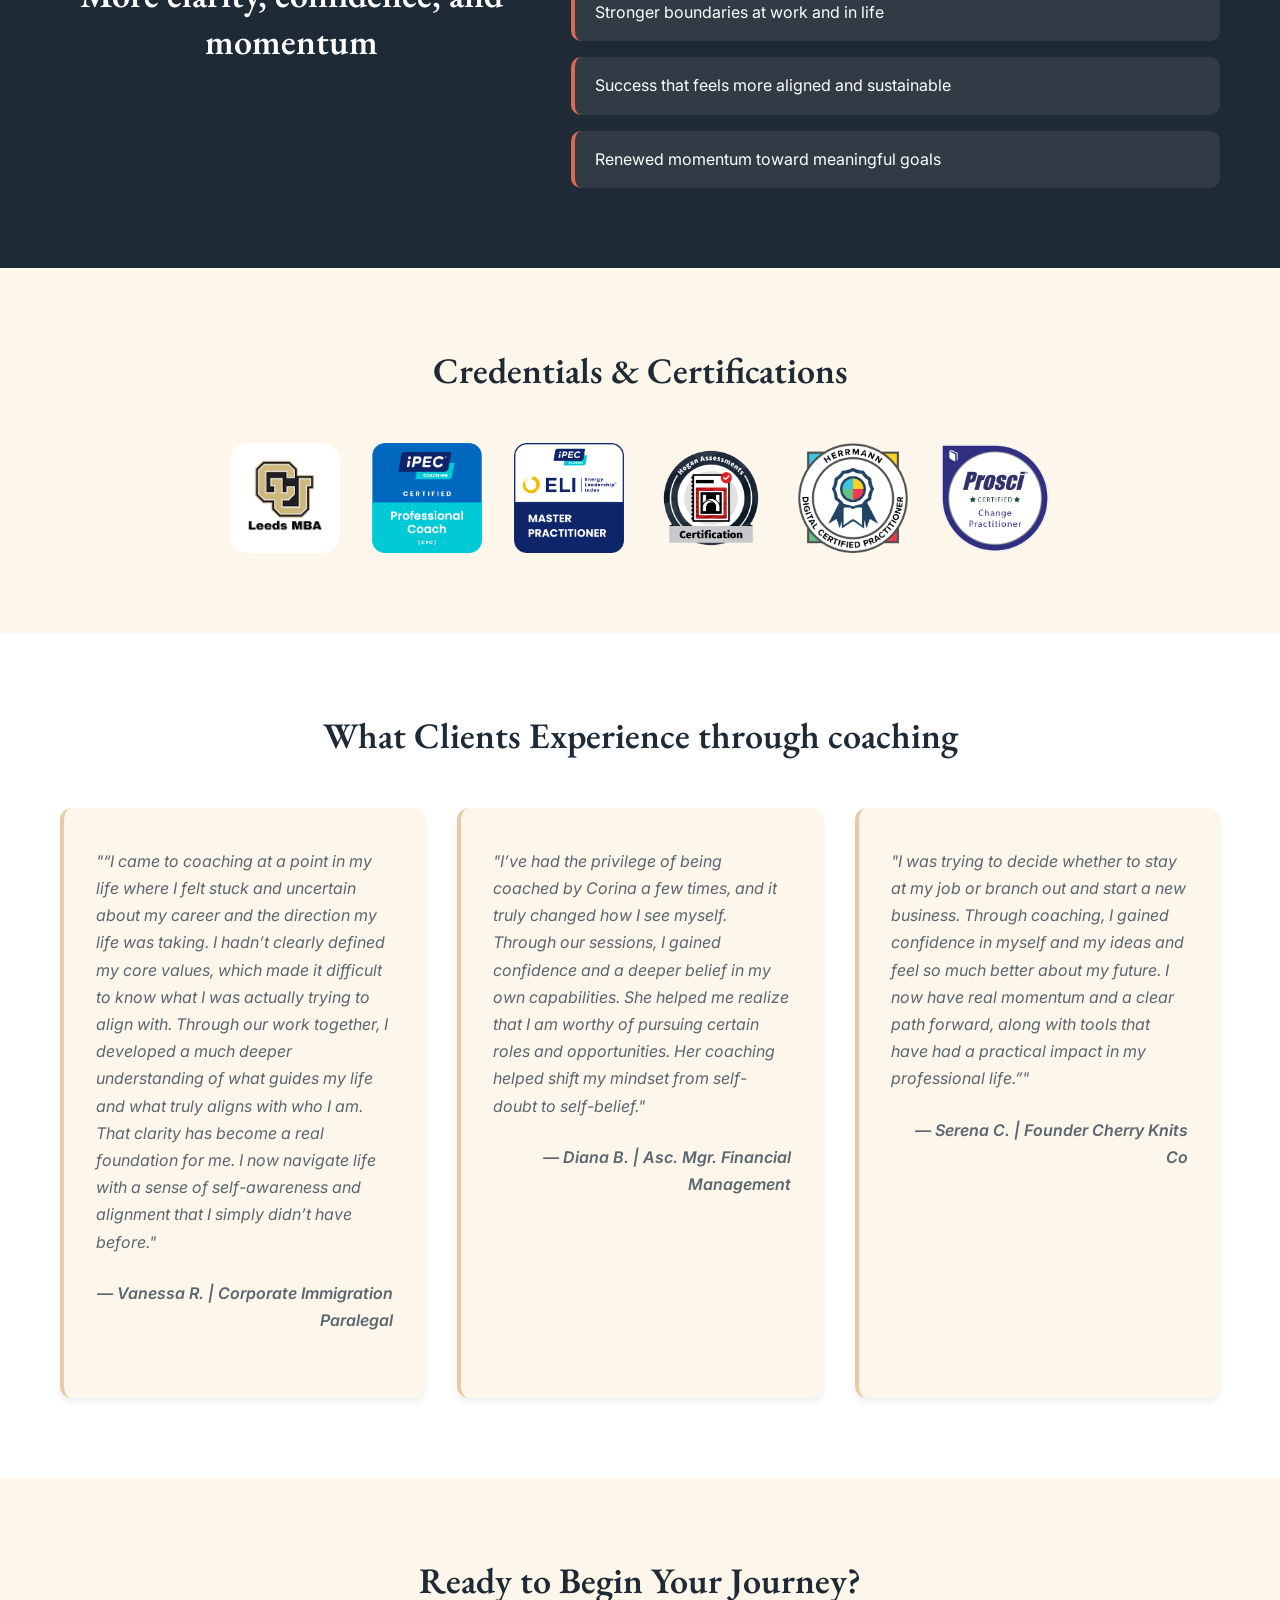
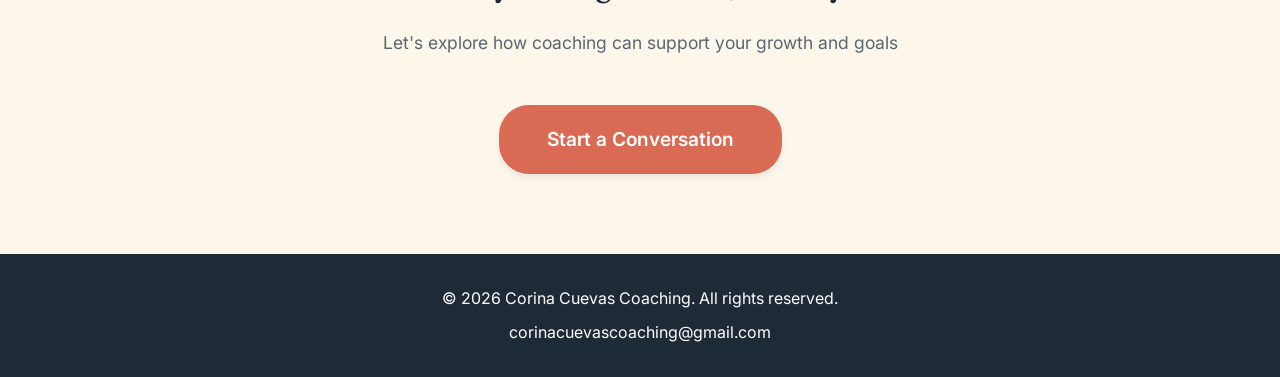
==== commit b107df7d: "Update testimonials section with new client experiences" ====
--- a/index.html
+++ b/index.html
@@ -180,19 +180,21 @@
 
     <section id="testimonials-preview" class="testimonials">
         <div class="container">
-            <h2>What Clients Say</h2>
+            <h2>What Clients Experience through coaching</h2>
             <div class="testimonial-grid">
                 <div class="testimonial">
-                    <p>"Working with Corina changed my level of awareness and compassion for myself and everyone I meet, which in turn changed the way I show up in all the areas of life."</p>
-                    <p class="client-name">— Jodi D. | Realtor</p>
+                    <p>"“I came to coaching at a point in my life where I felt stuck and uncertain about my career and the direction my life was taking. I hadn’t clearly defined my core values, which made it difficult to know what I was actually trying to align with.
+
+Through our work together, I developed a much deeper understanding of what guides my life and what truly aligns with who I am. That clarity has become a real foundation for me. I now navigate life with a sense of self-awareness and alignment that I simply didn’t have before."</p>
+                    <p class="client-name">— Vanessa R. | Corporate Immigration Paralegal</p>
                 </div>
                 <div class="testimonial">
                     <p>"I’ve had the privilege of being coached by Corina a few times, and it truly changed how I see myself. Through our sessions, I gained confidence and a deeper belief in my own capabilities. She helped me realize that I am worthy of pursuing certain roles and opportunities. Her coaching helped shift my mindset from self-doubt to self-belief."</p>
                     <p class="client-name">— Diana B. | Asc. Mgr. Financial Management</p>
                 </div>
                 <div class="testimonial">
-                    <p>"Corina is a thoughtful and active listener… she offers great reframing and the ability to very clearly see beyond the blockers that we create against ourselves."</p>
-                    <p class="client-name">— Laura O. | Founder</p>
+                    <p>"I was trying to decide whether to stay at my job or branch out and start a new business. Through coaching, I gained confidence in myself and my ideas and feel so much better about my future. I now have real momentum and a clear path forward, along with tools that have had a practical impact in my professional life.”"</p>
+                    <p class="client-name">— Serena C. | Founder Cherry Knits Co</p>
                 </div>
             </div>
         </div>
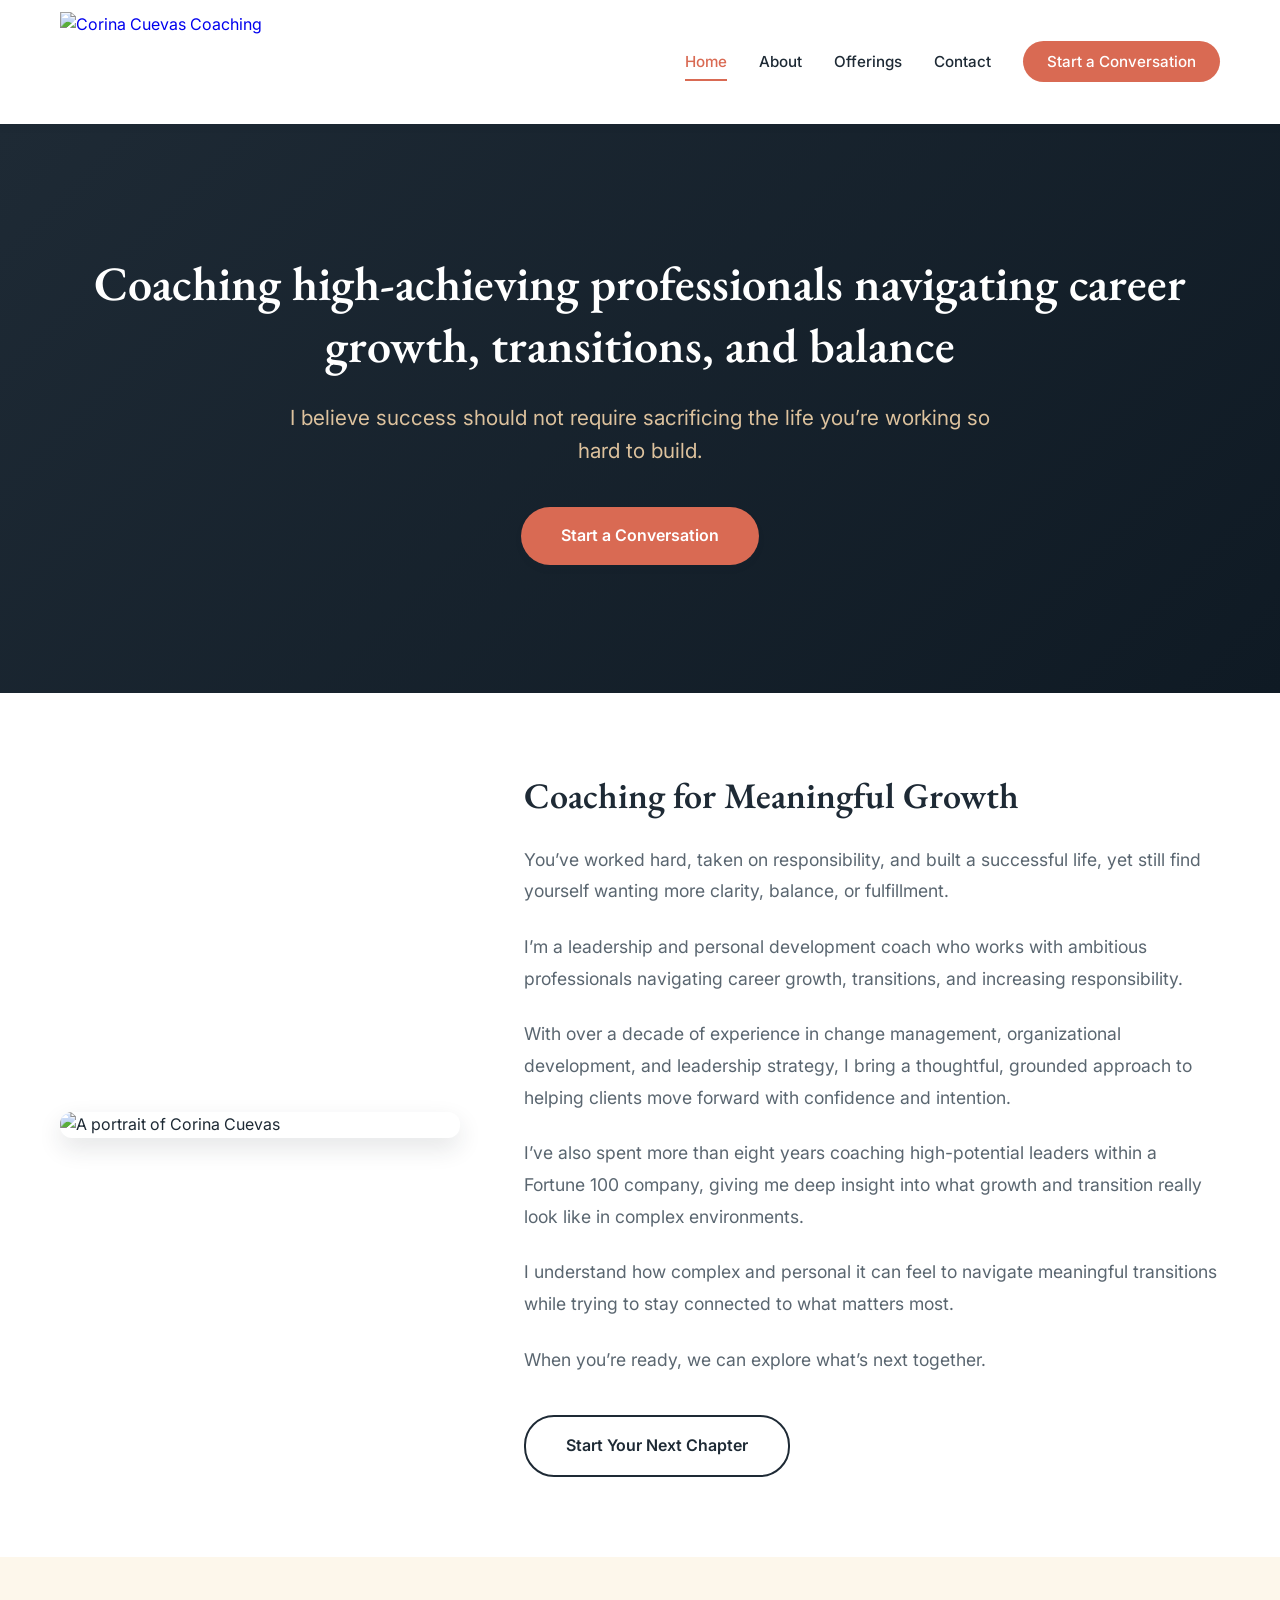
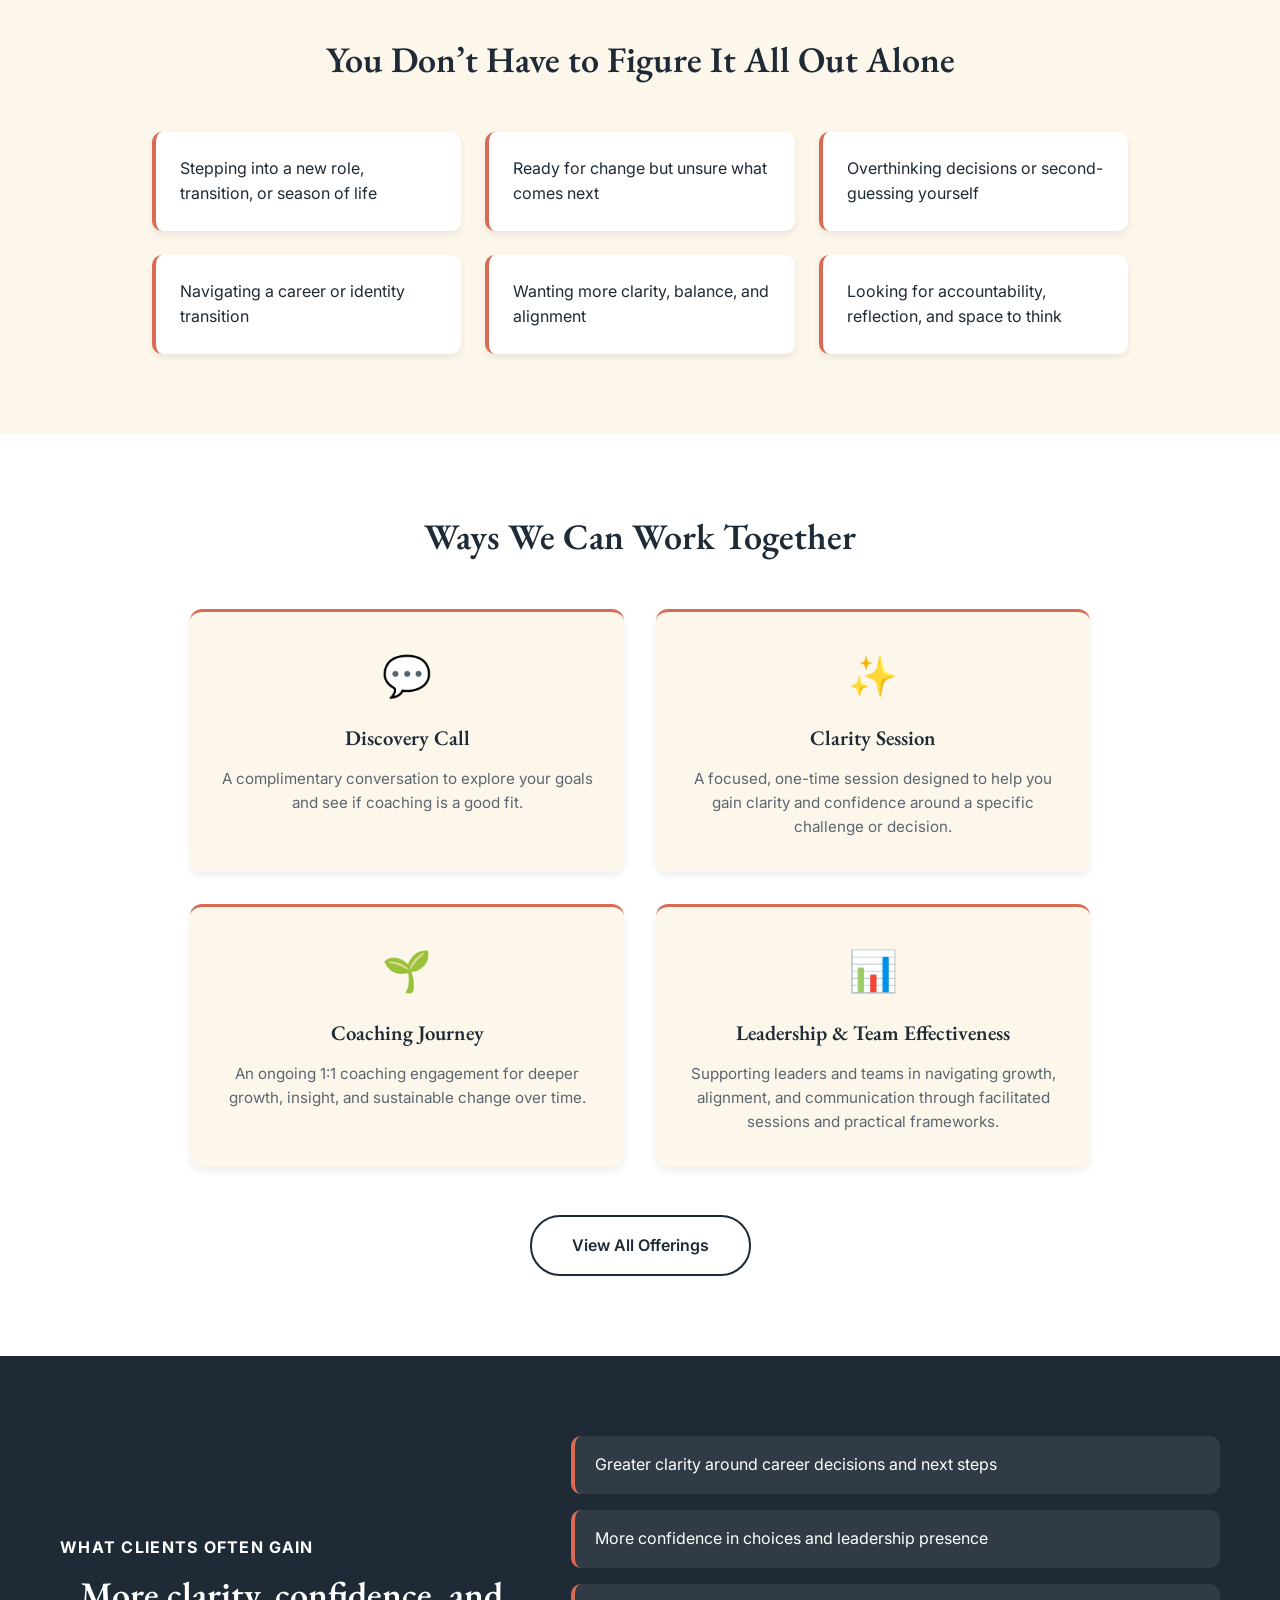
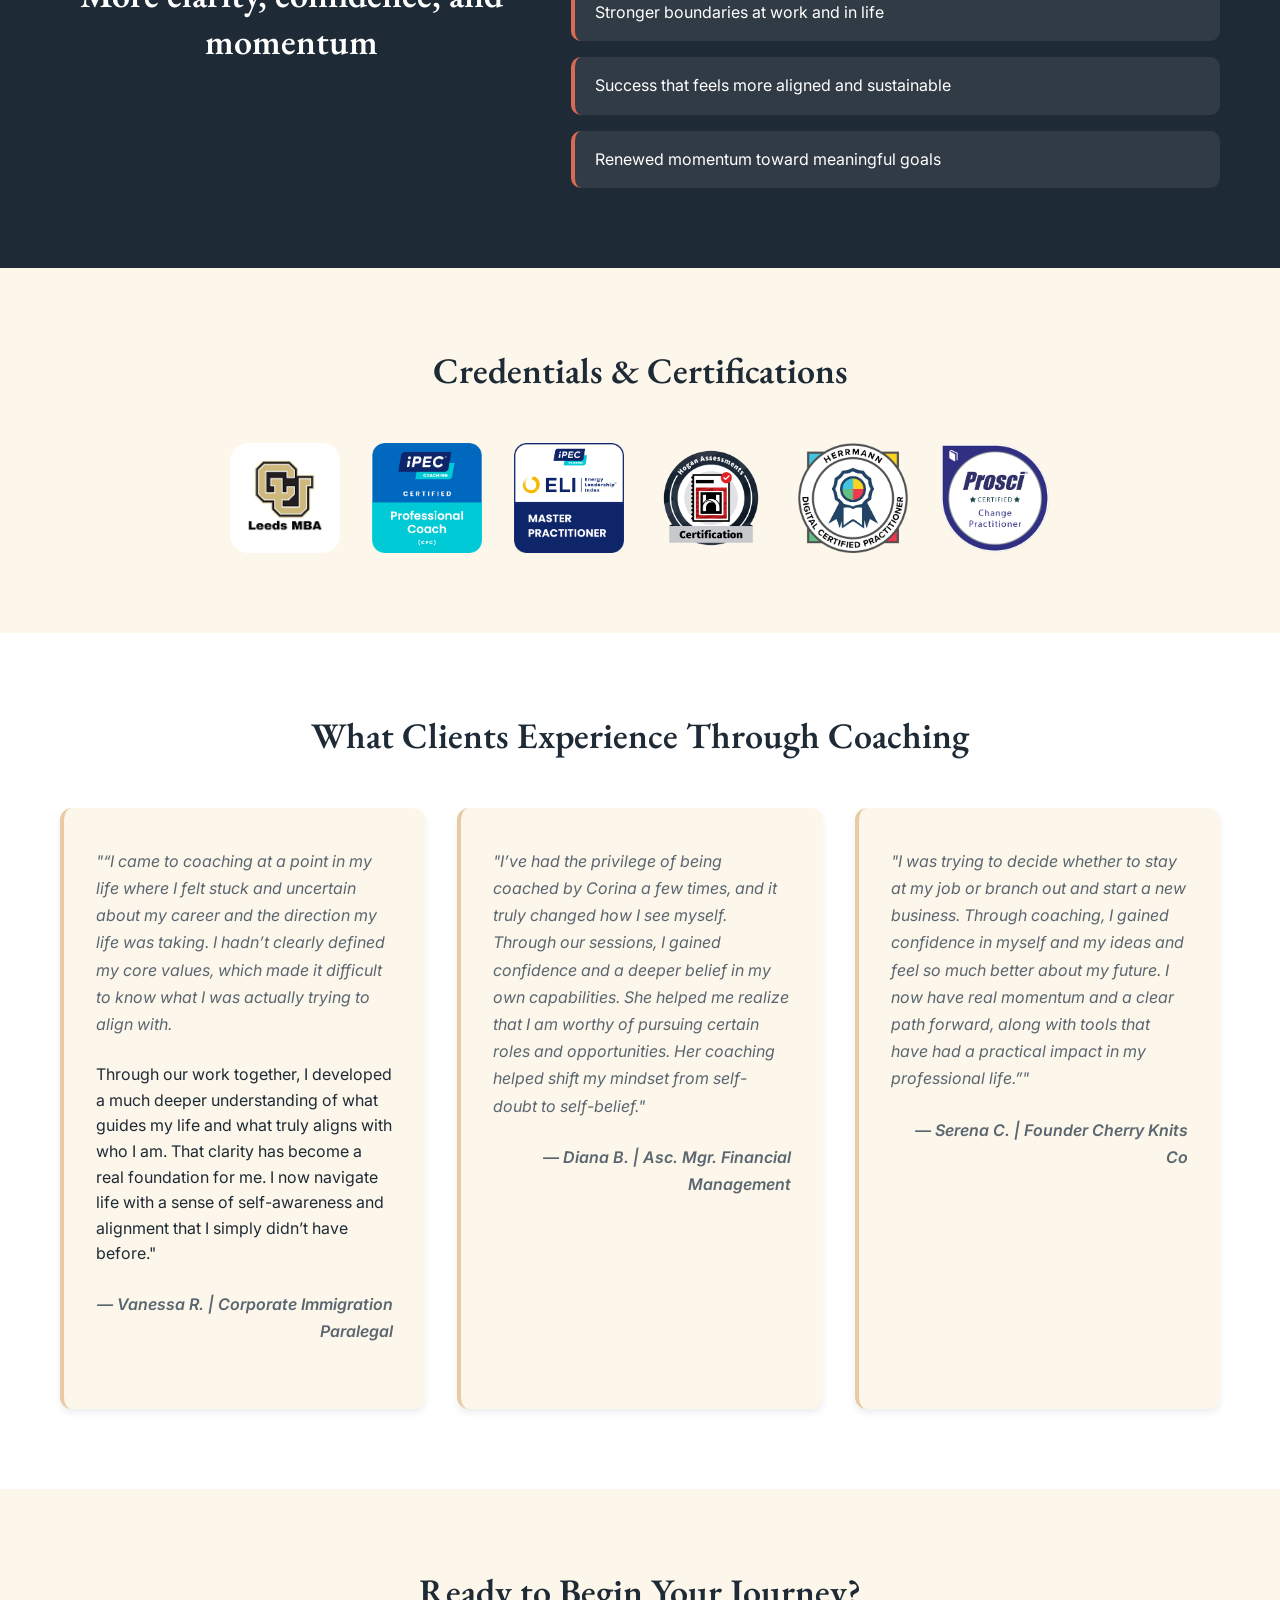
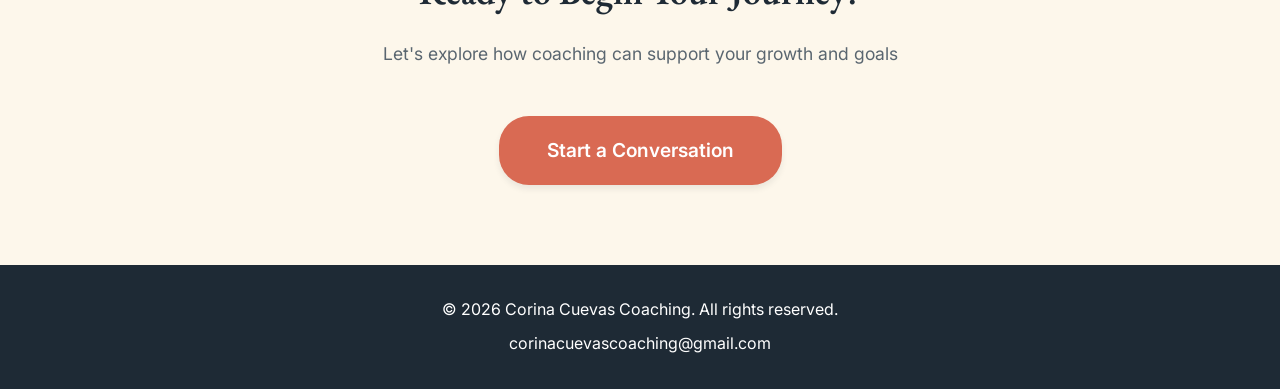
==== commit 6f17b575: "Correct capitalization in testimonials section" ====
--- a/index.html
+++ b/index.html
@@ -180,12 +180,12 @@
 
     <section id="testimonials-preview" class="testimonials">
         <div class="container">
-            <h2>What Clients Experience through coaching</h2>
+            <h2>What Clients Experience Through Coaching</h2>
             <div class="testimonial-grid">
                 <div class="testimonial">
-                    <p>"“I came to coaching at a point in my life where I felt stuck and uncertain about my career and the direction my life was taking. I hadn’t clearly defined my core values, which made it difficult to know what I was actually trying to align with.
-
-Through our work together, I developed a much deeper understanding of what guides my life and what truly aligns with who I am. That clarity has become a real foundation for me. I now navigate life with a sense of self-awareness and alignment that I simply didn’t have before."</p>
+                    <p>"“I came to coaching at a point in my life where I felt stuck and uncertain about my career and the direction my life was taking. I hadn’t clearly defined my core values, which made it difficult to know what I was actually trying to align with.</p>
+
+</p>Through our work together, I developed a much deeper understanding of what guides my life and what truly aligns with who I am. That clarity has become a real foundation for me. I now navigate life with a sense of self-awareness and alignment that I simply didn’t have before."</p>
                     <p class="client-name">— Vanessa R. | Corporate Immigration Paralegal</p>
                 </div>
                 <div class="testimonial">
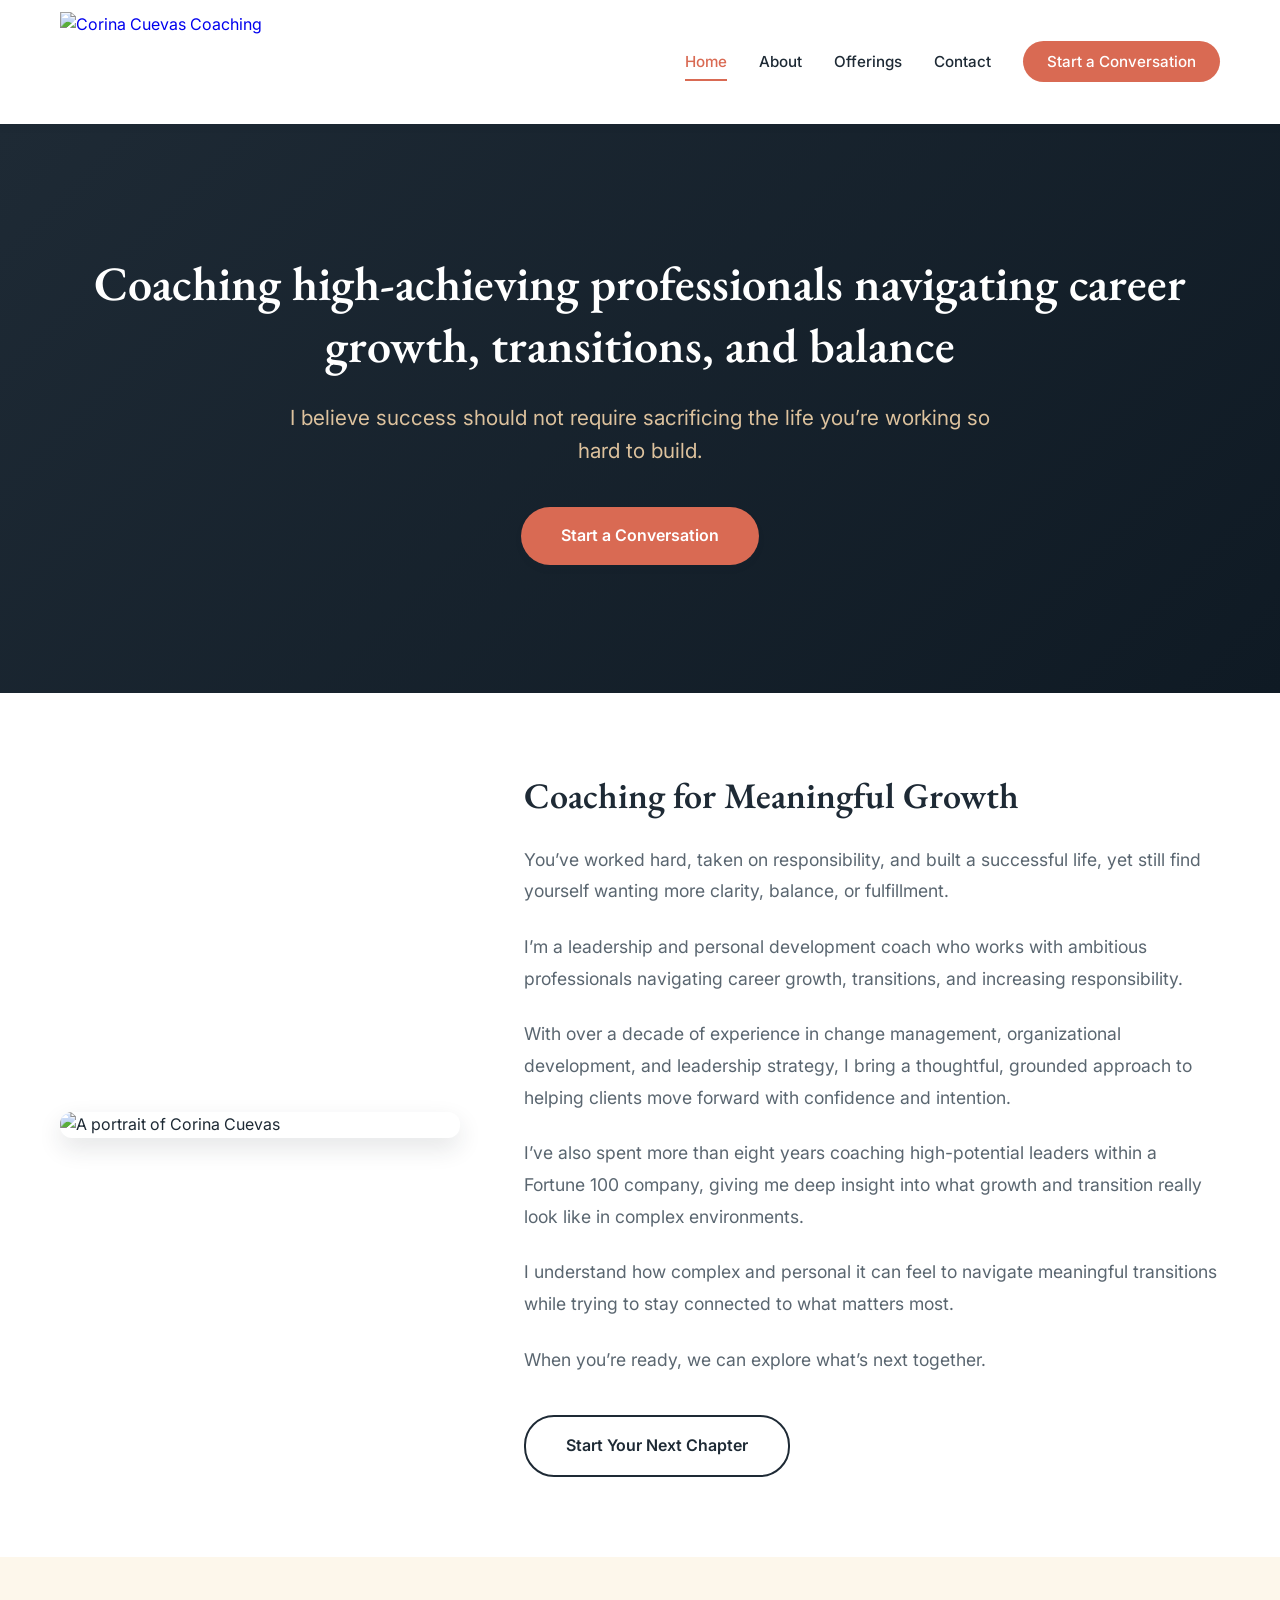
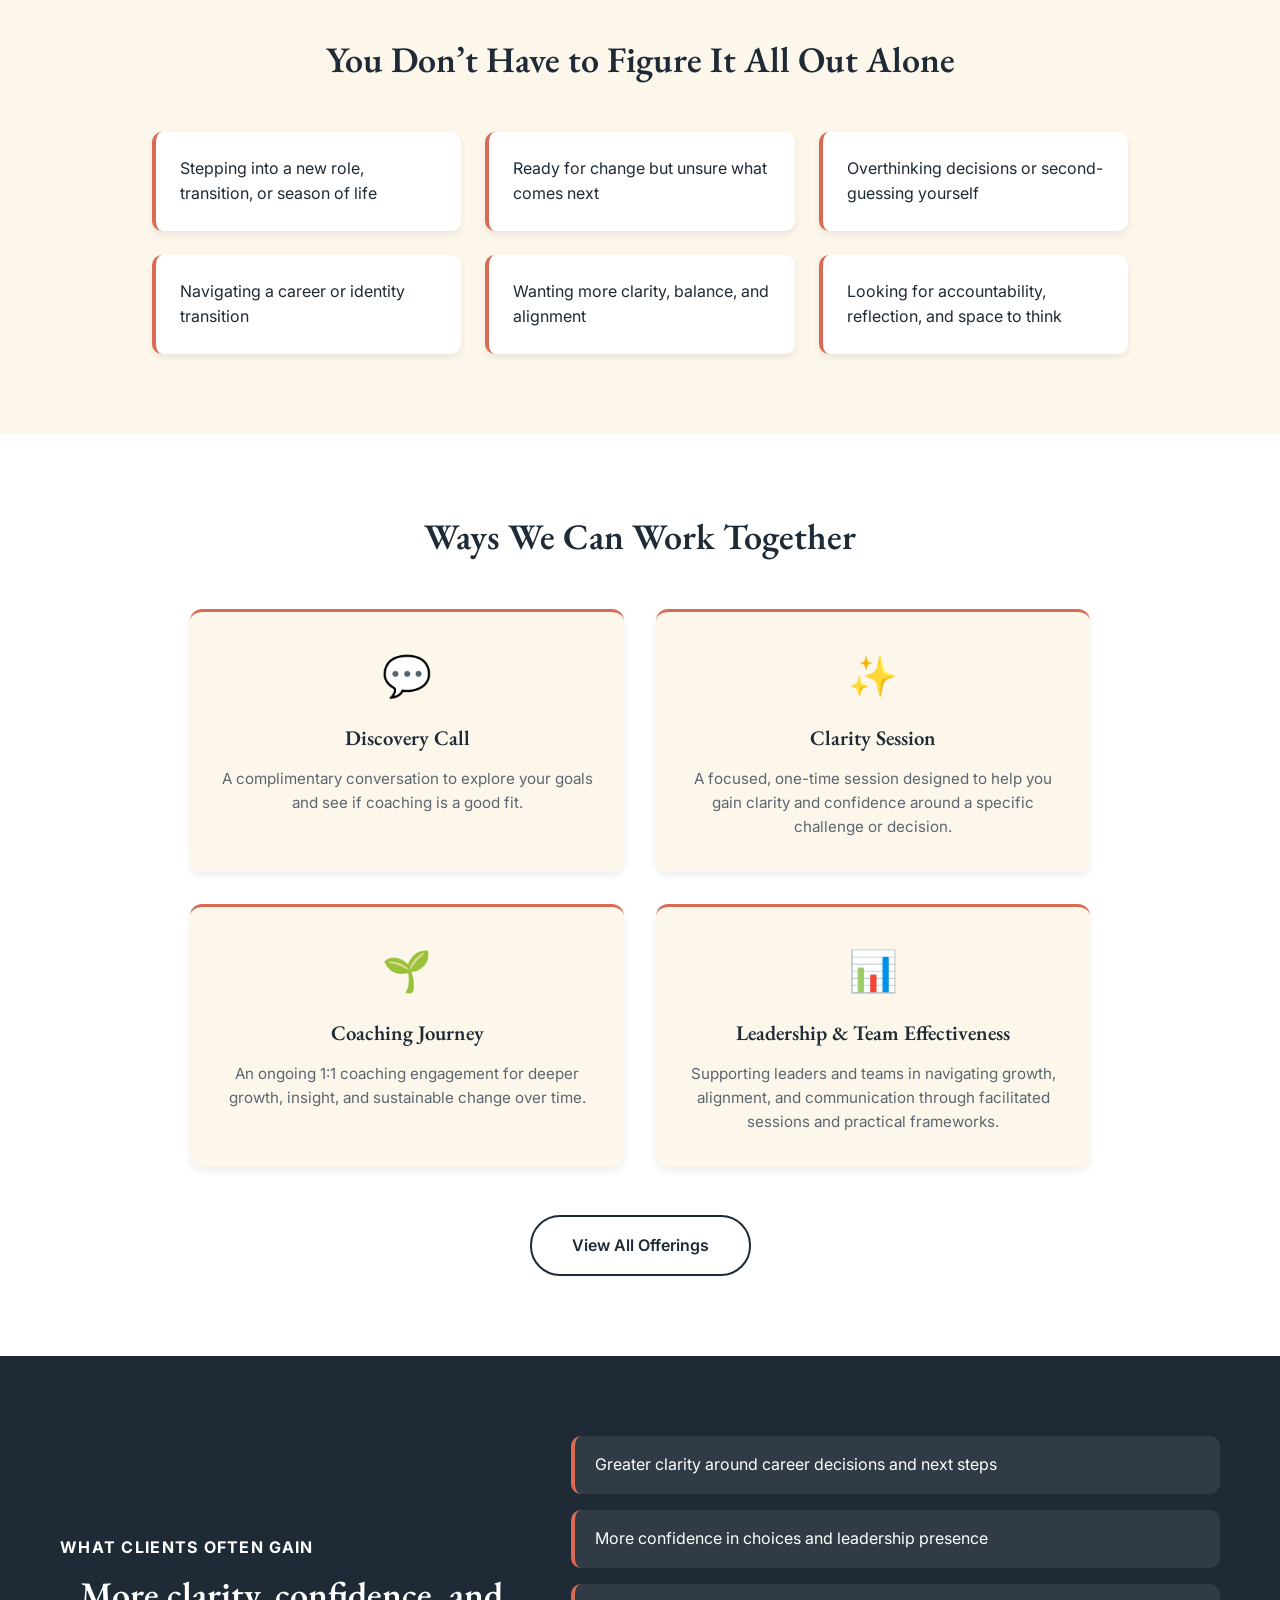
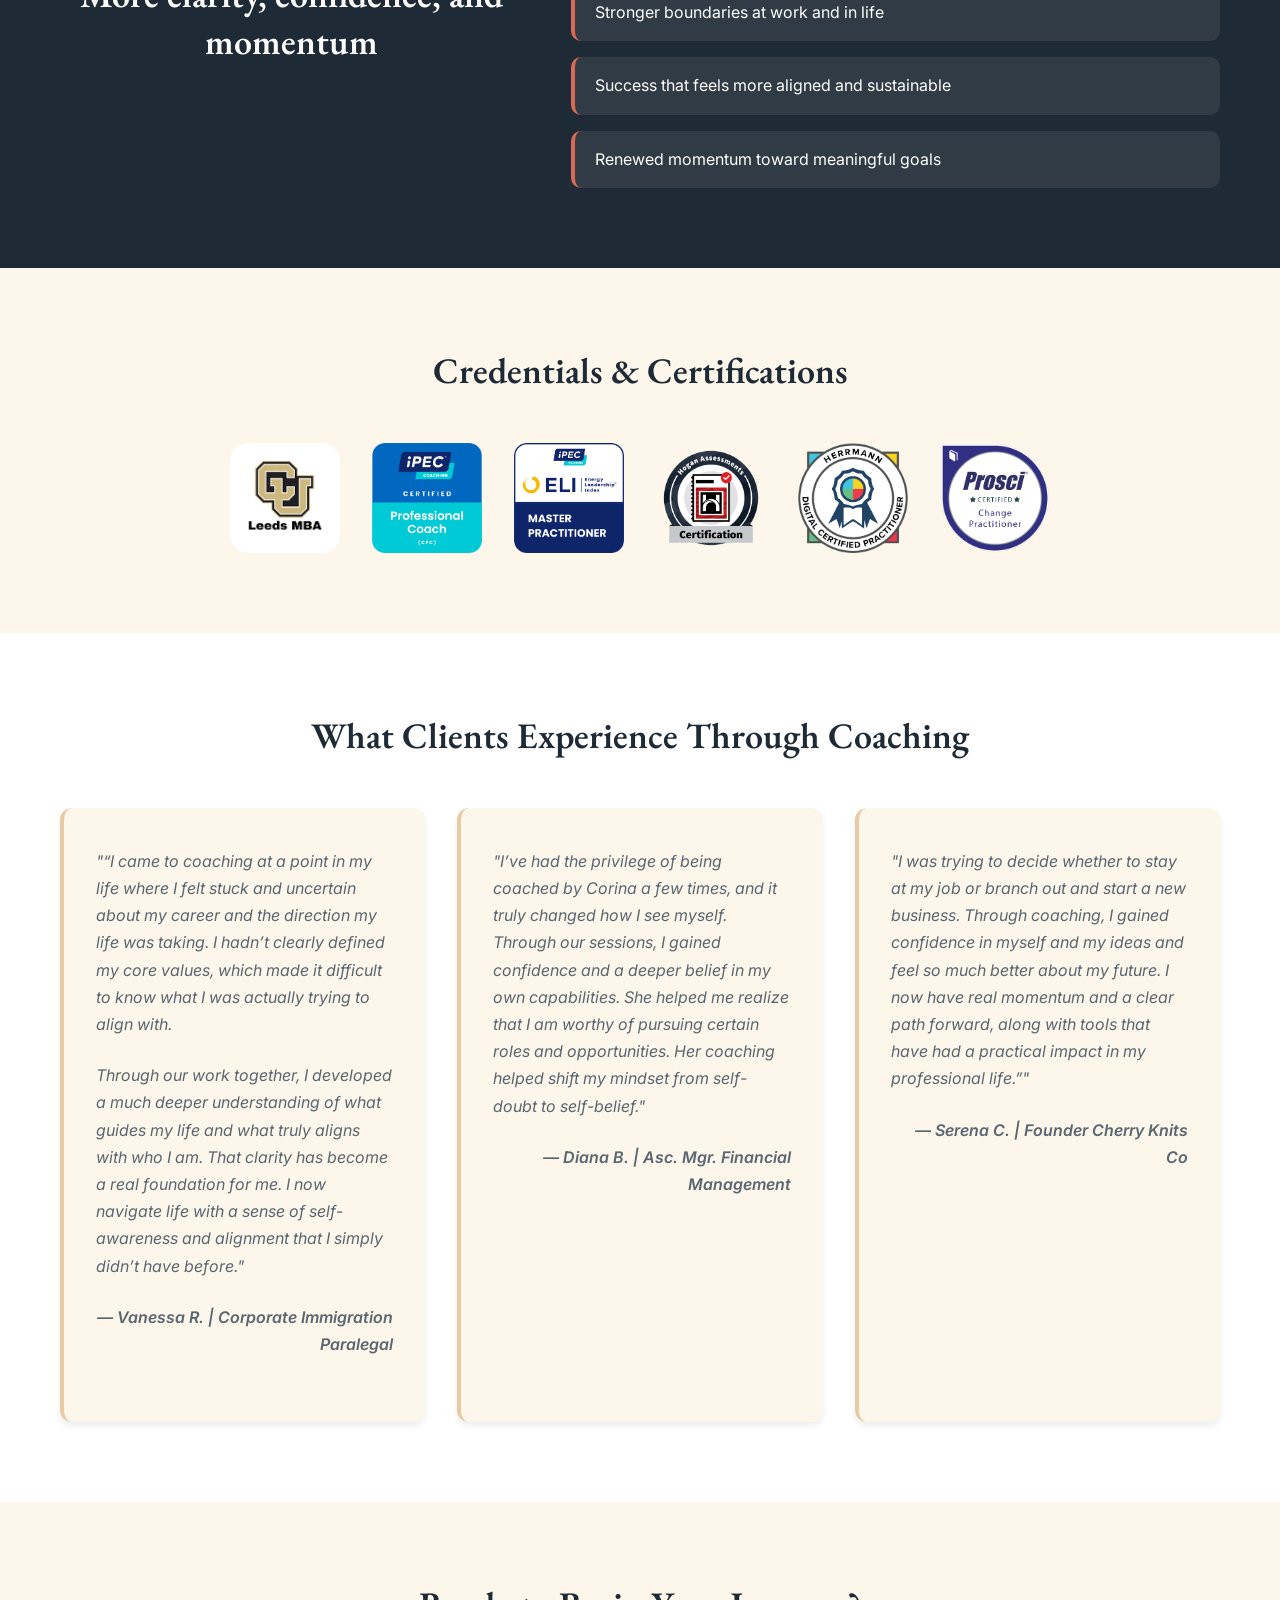
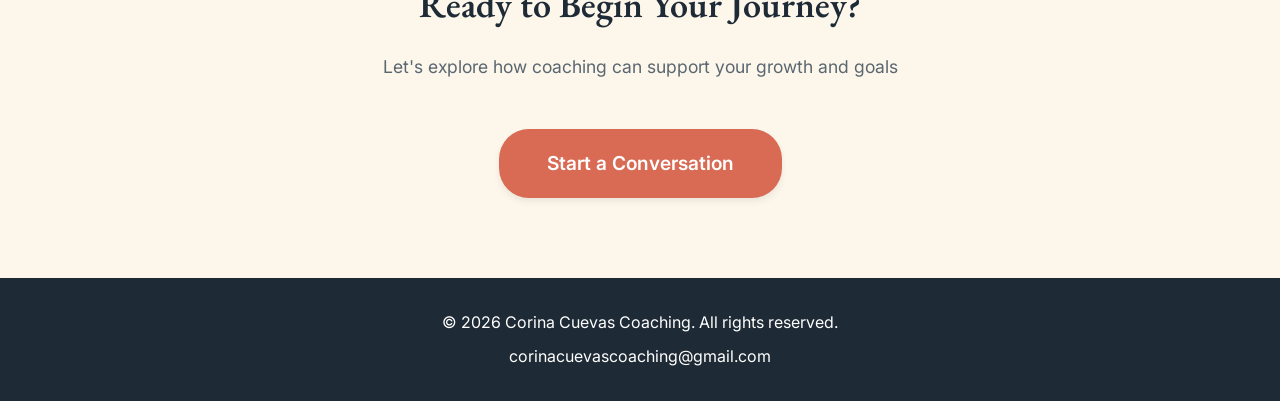
==== commit 9afb8648: "Fix testimonial paragraph formatting in index.html" ====
--- a/index.html
+++ b/index.html
@@ -185,7 +185,7 @@
                 <div class="testimonial">
                     <p>"“I came to coaching at a point in my life where I felt stuck and uncertain about my career and the direction my life was taking. I hadn’t clearly defined my core values, which made it difficult to know what I was actually trying to align with.</p>
 
-</p>Through our work together, I developed a much deeper understanding of what guides my life and what truly aligns with who I am. That clarity has become a real foundation for me. I now navigate life with a sense of self-awareness and alignment that I simply didn’t have before."</p>
+<p>Through our work together, I developed a much deeper understanding of what guides my life and what truly aligns with who I am. That clarity has become a real foundation for me. I now navigate life with a sense of self-awareness and alignment that I simply didn’t have before."</p>
                     <p class="client-name">— Vanessa R. | Corporate Immigration Paralegal</p>
                 </div>
                 <div class="testimonial">
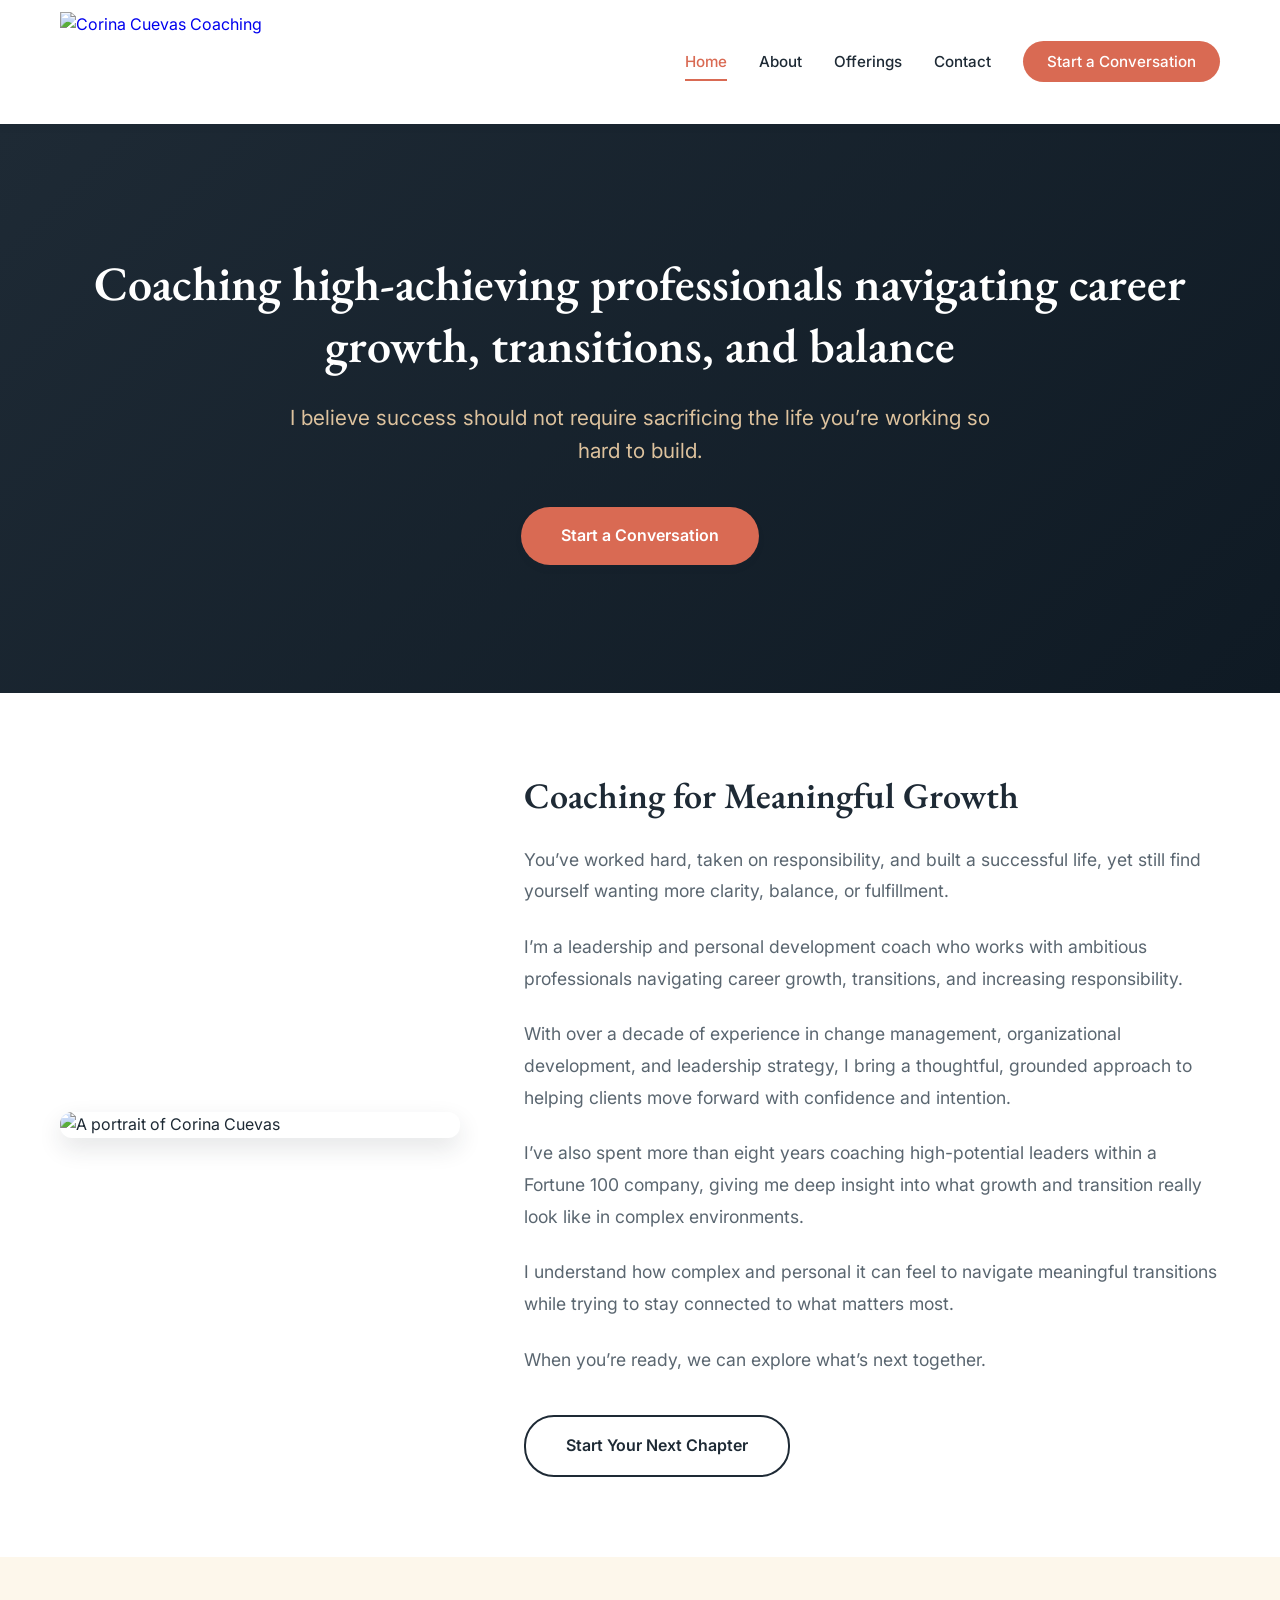
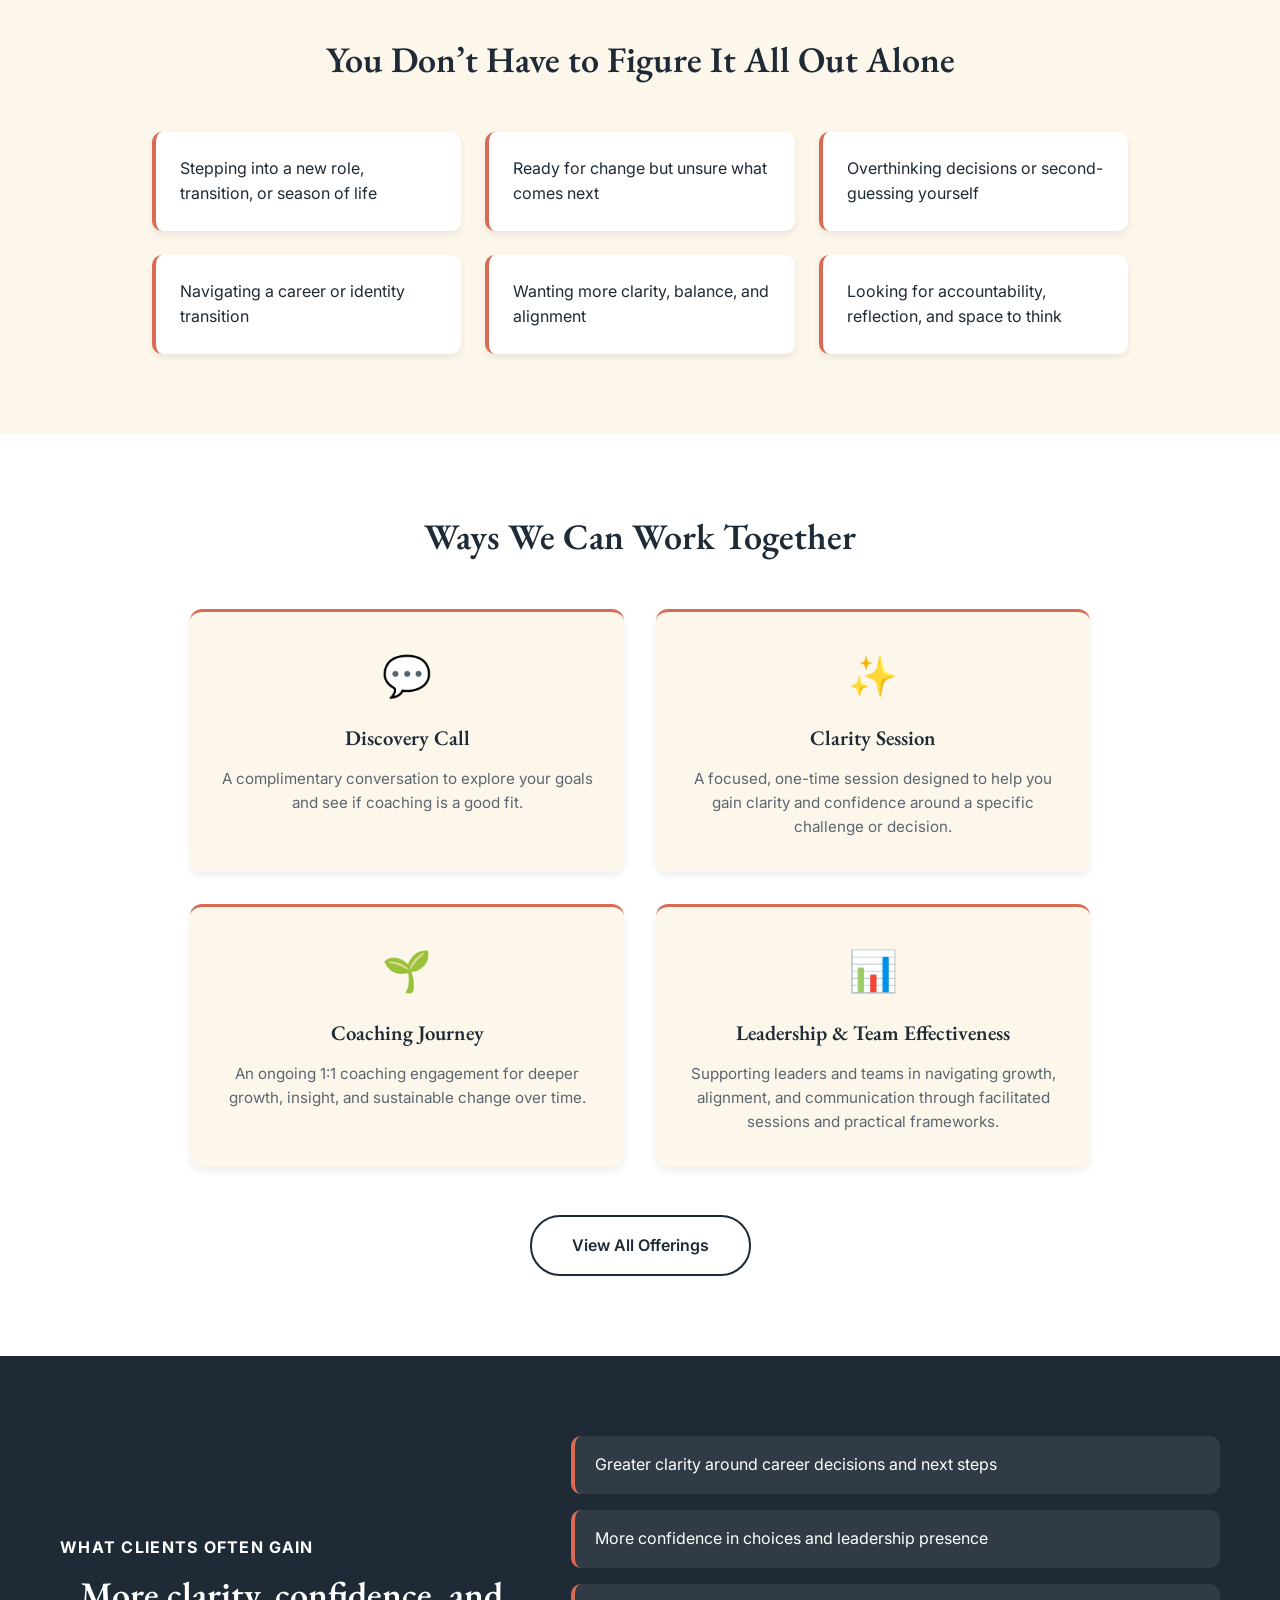
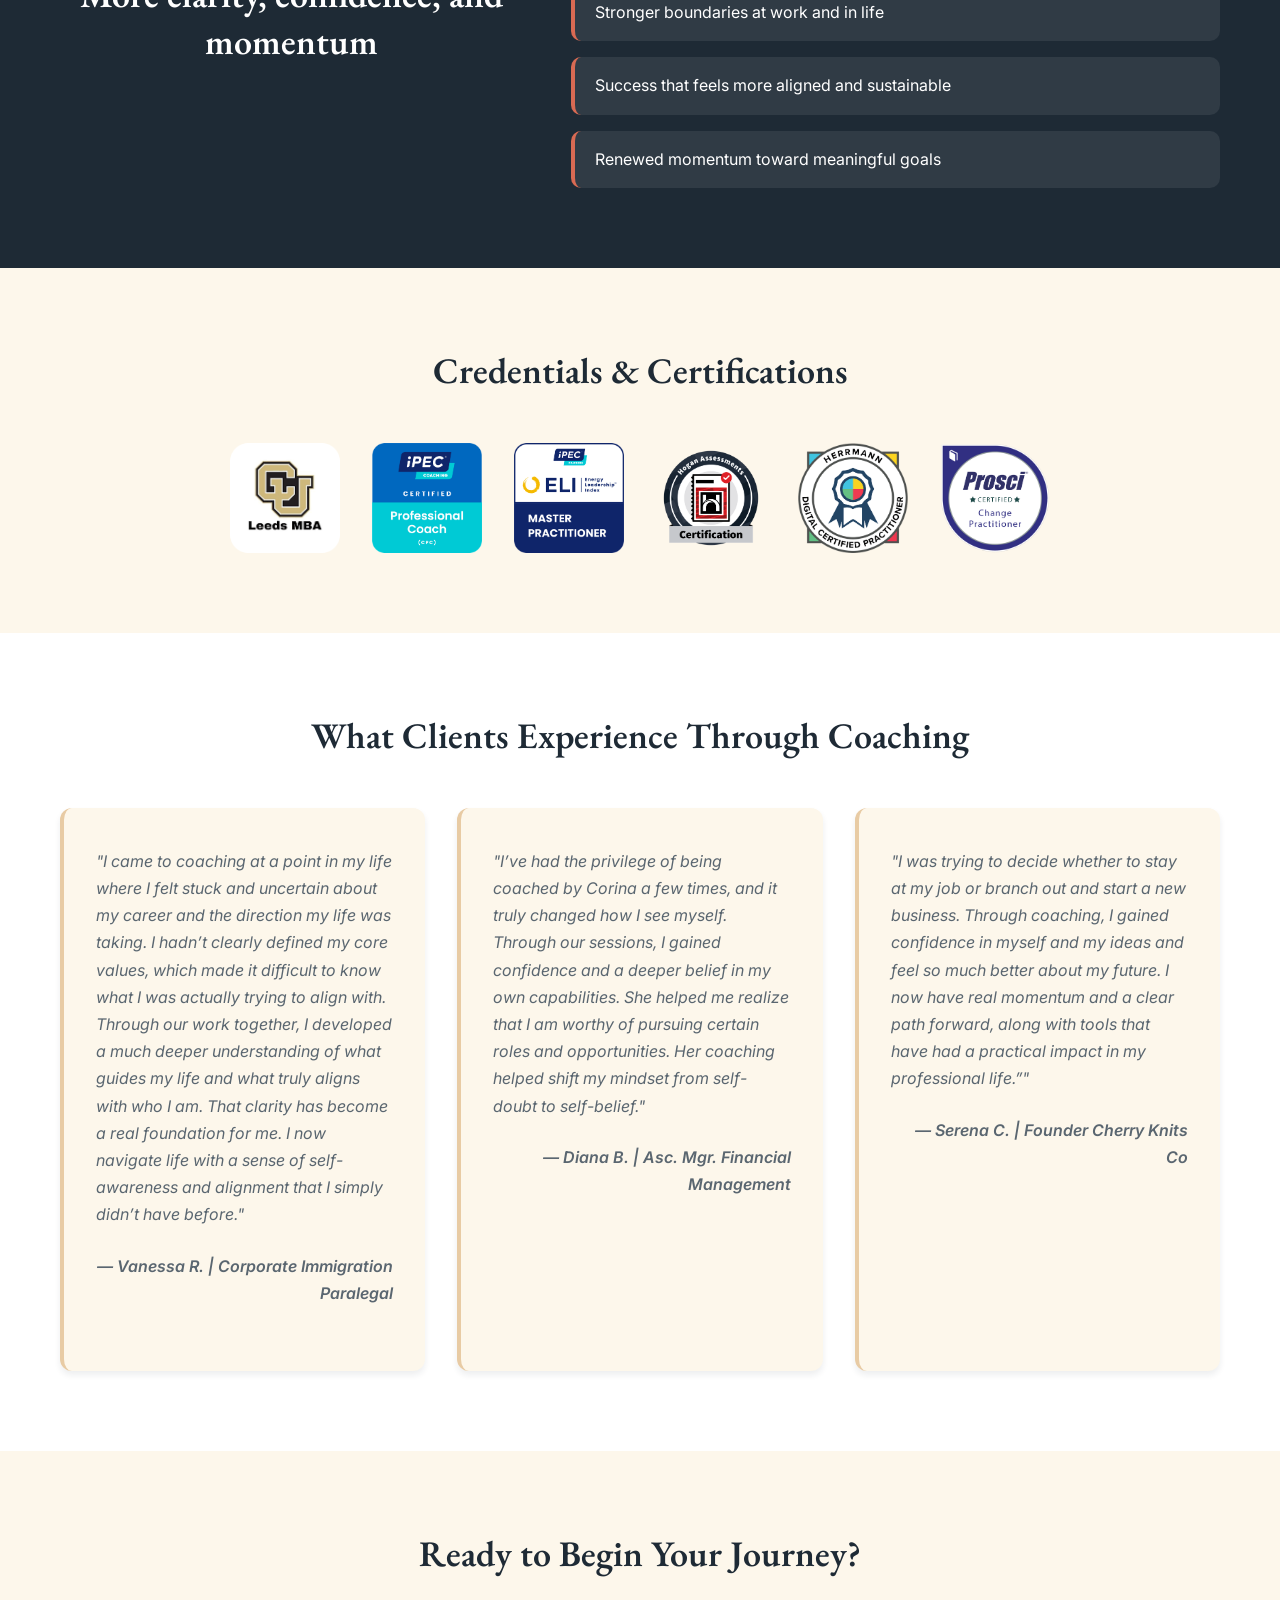
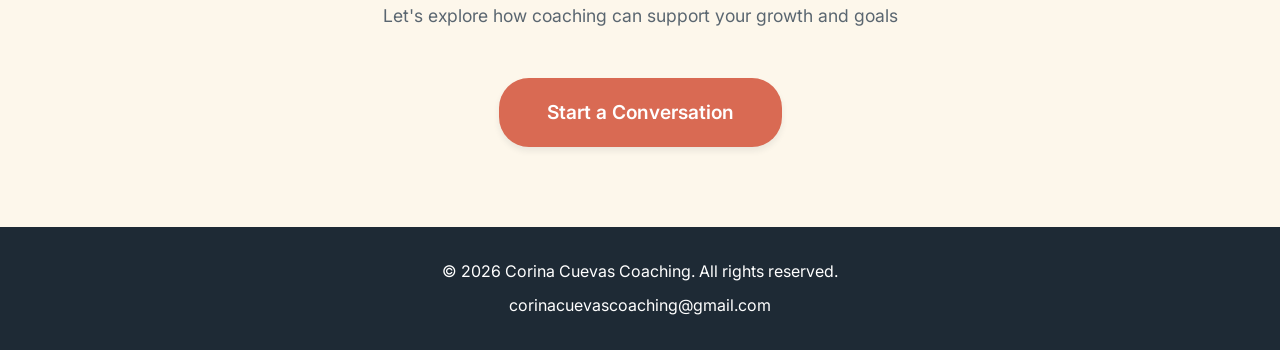
==== commit 827c8926: "Consolidate testimonial text in index.html" ====
--- a/index.html
+++ b/index.html
@@ -183,9 +183,7 @@
             <h2>What Clients Experience Through Coaching</h2>
             <div class="testimonial-grid">
                 <div class="testimonial">
-                    <p>"“I came to coaching at a point in my life where I felt stuck and uncertain about my career and the direction my life was taking. I hadn’t clearly defined my core values, which made it difficult to know what I was actually trying to align with.</p>
-
-<p>Through our work together, I developed a much deeper understanding of what guides my life and what truly aligns with who I am. That clarity has become a real foundation for me. I now navigate life with a sense of self-awareness and alignment that I simply didn’t have before."</p>
+                    <p>"I came to coaching at a point in my life where I felt stuck and uncertain about my career and the direction my life was taking. I hadn’t clearly defined my core values, which made it difficult to know what I was actually trying to align with. Through our work together, I developed a much deeper understanding of what guides my life and what truly aligns with who I am. That clarity has become a real foundation for me. I now navigate life with a sense of self-awareness and alignment that I simply didn’t have before."</p>
                     <p class="client-name">— Vanessa R. | Corporate Immigration Paralegal</p>
                 </div>
                 <div class="testimonial">
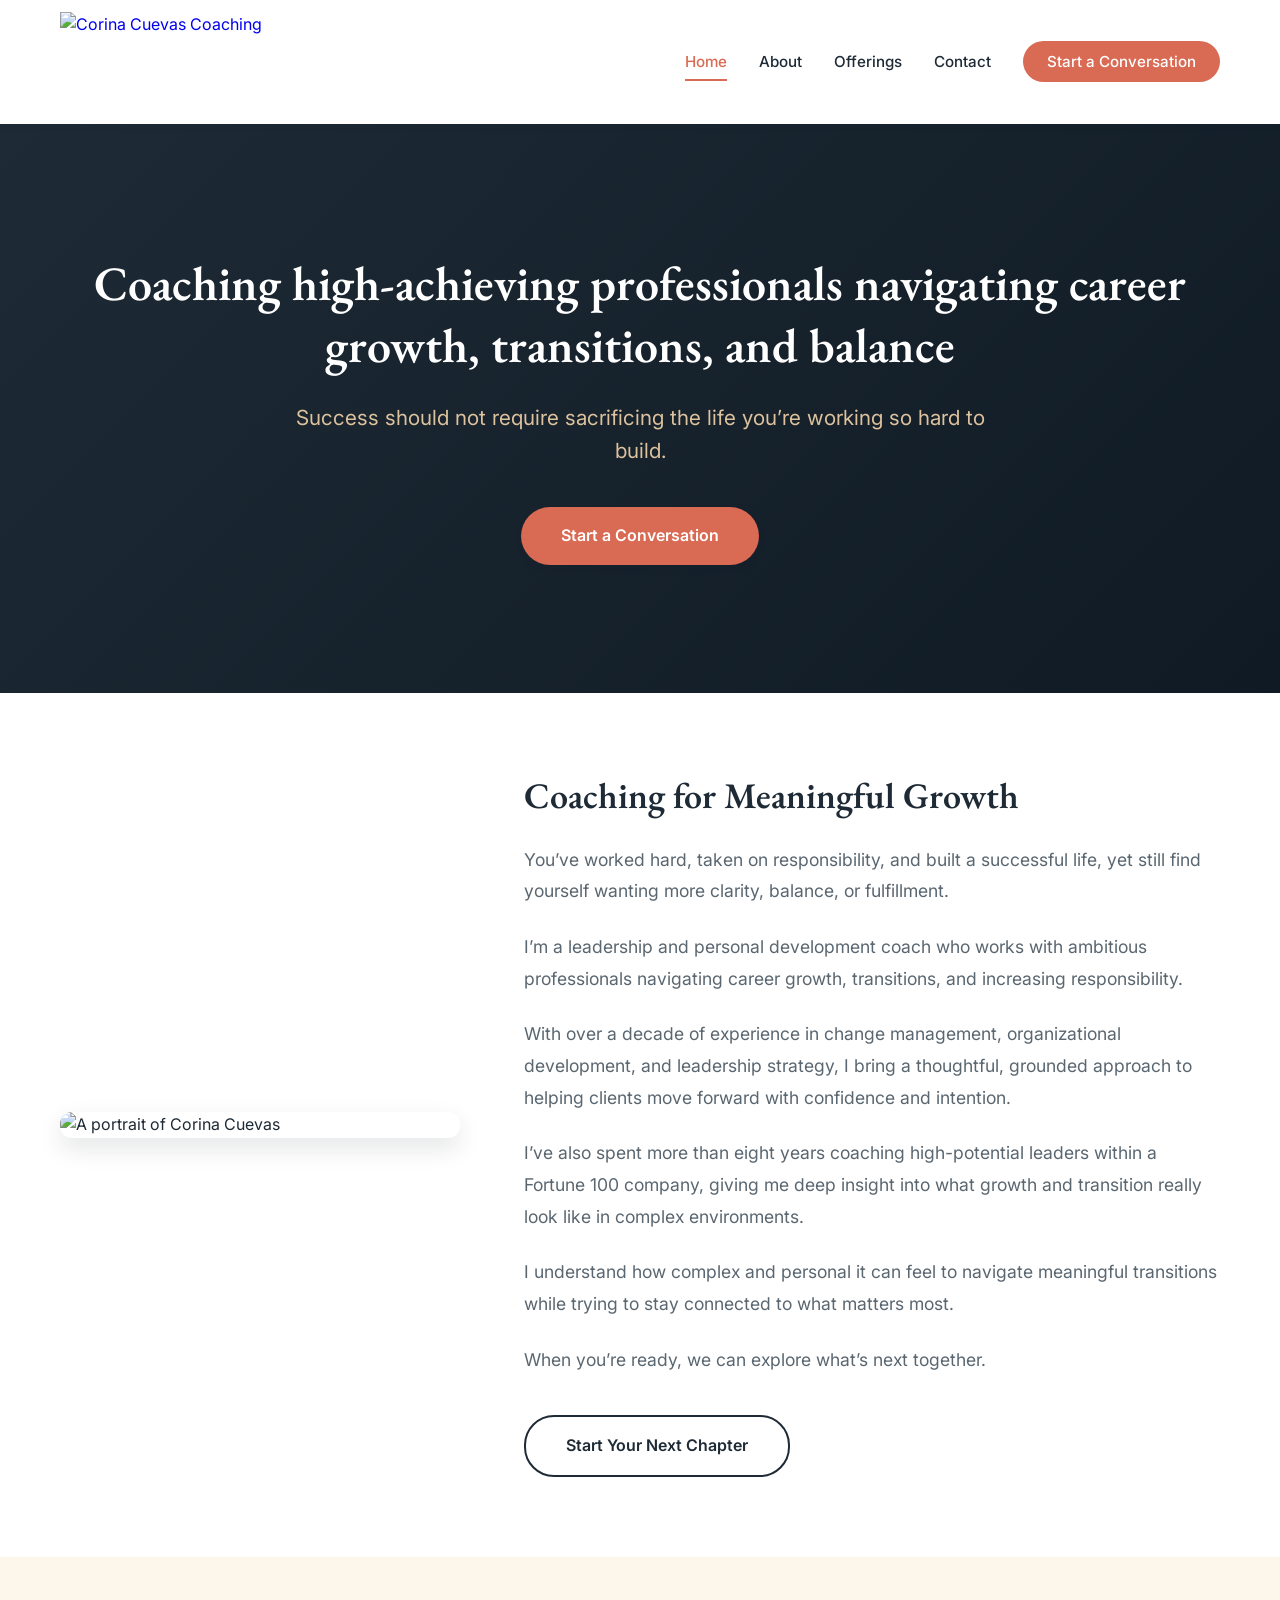
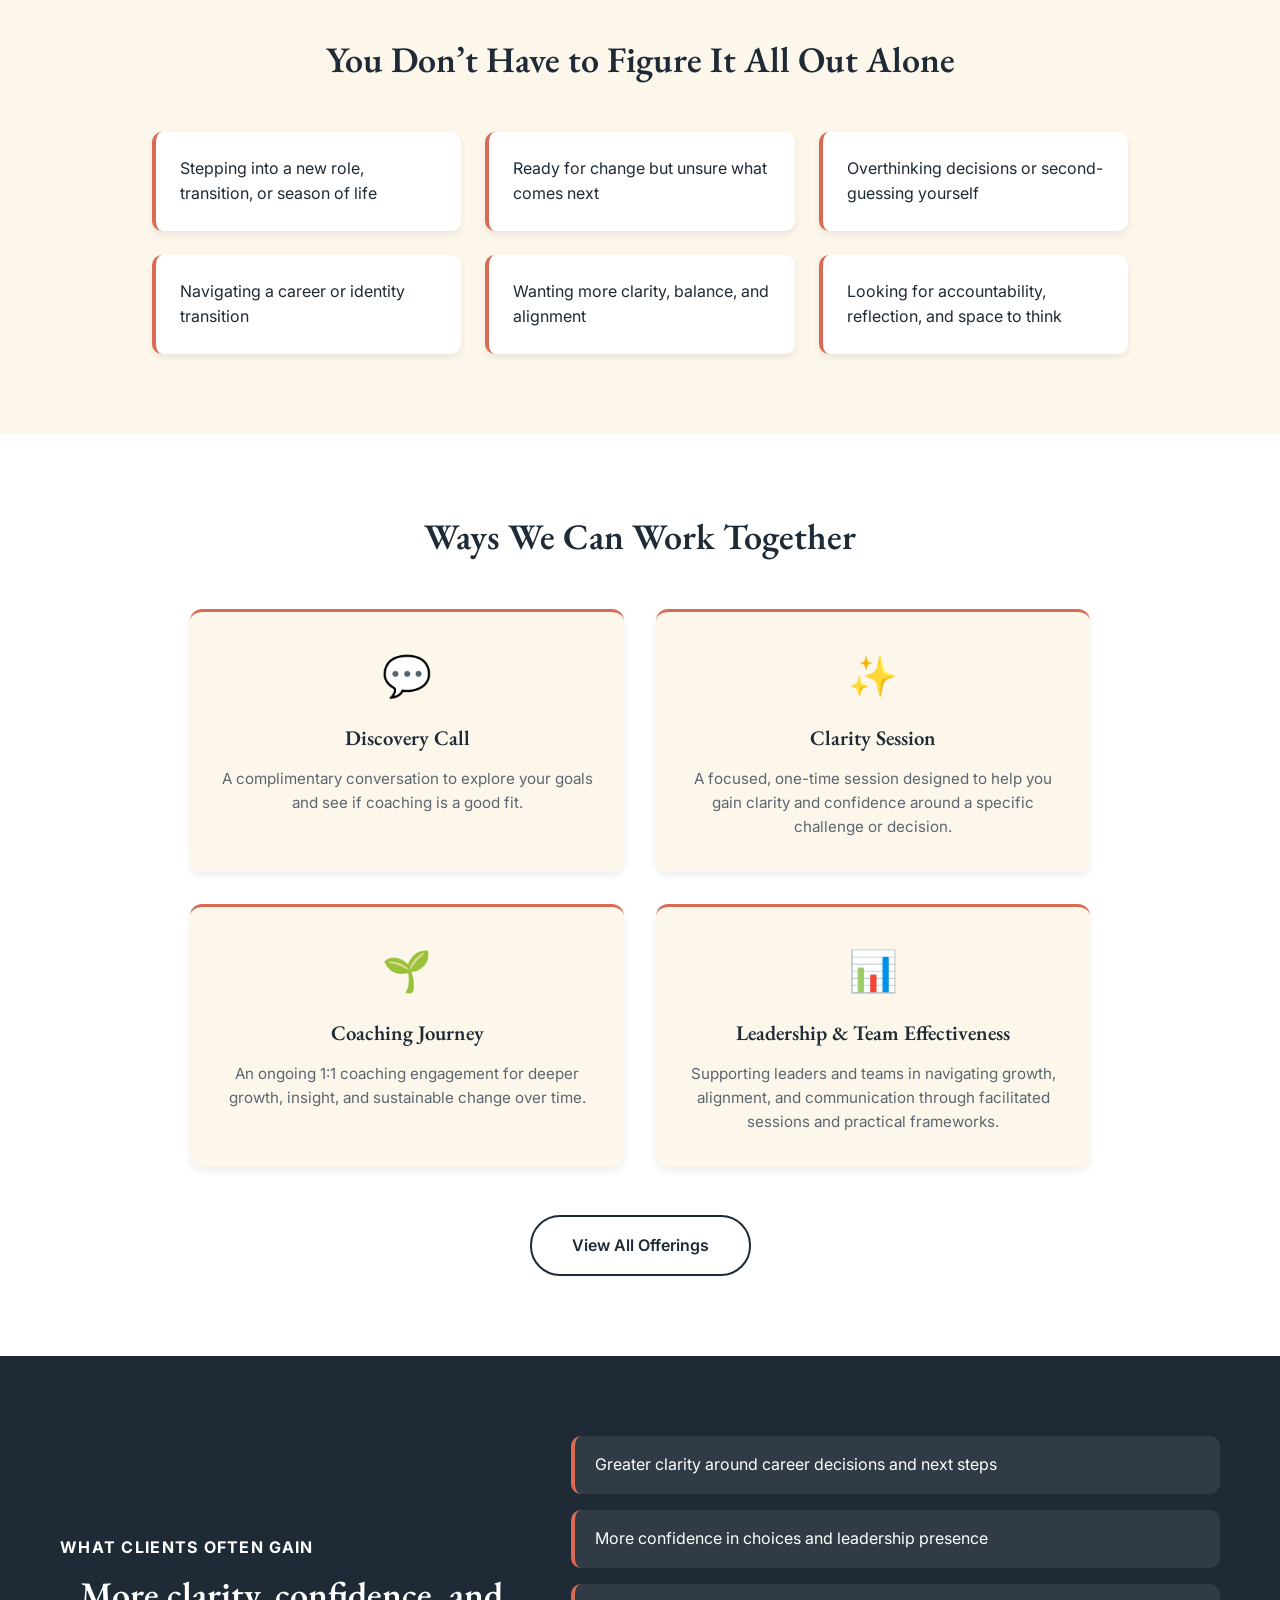
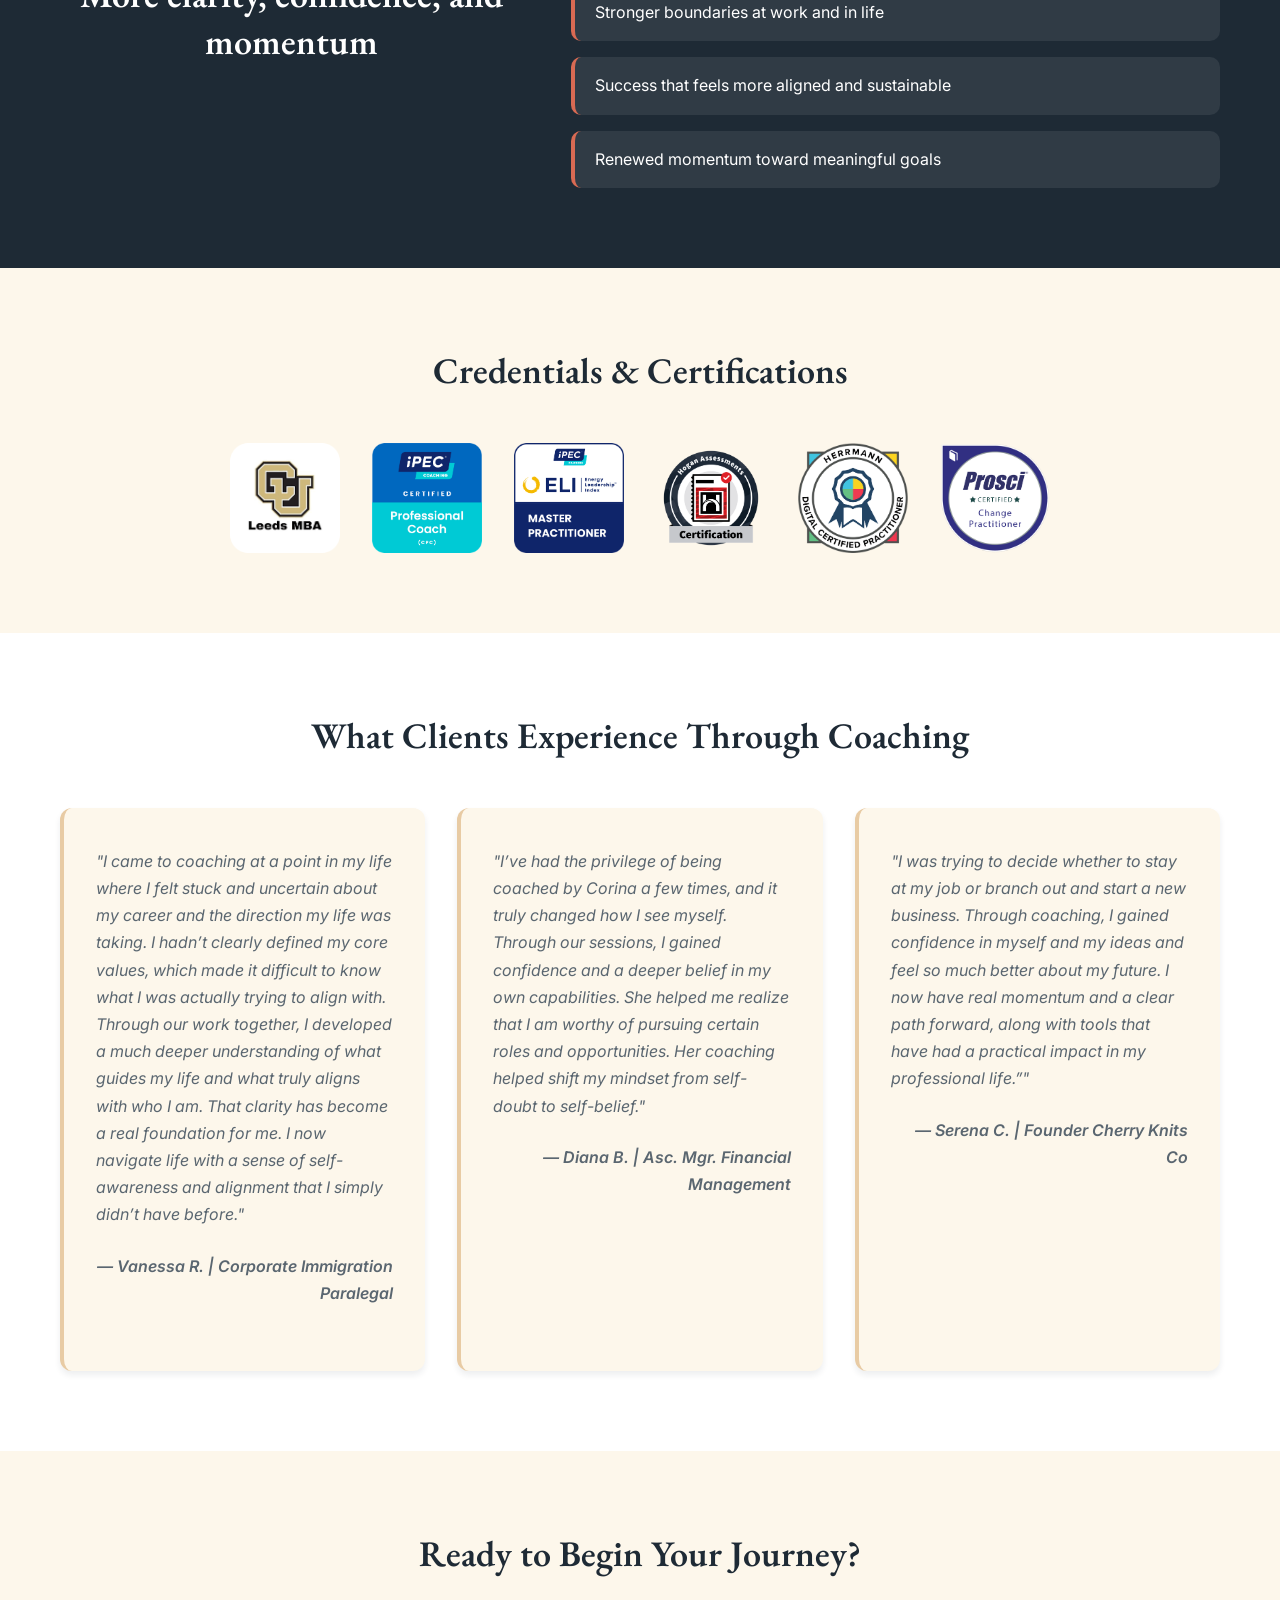
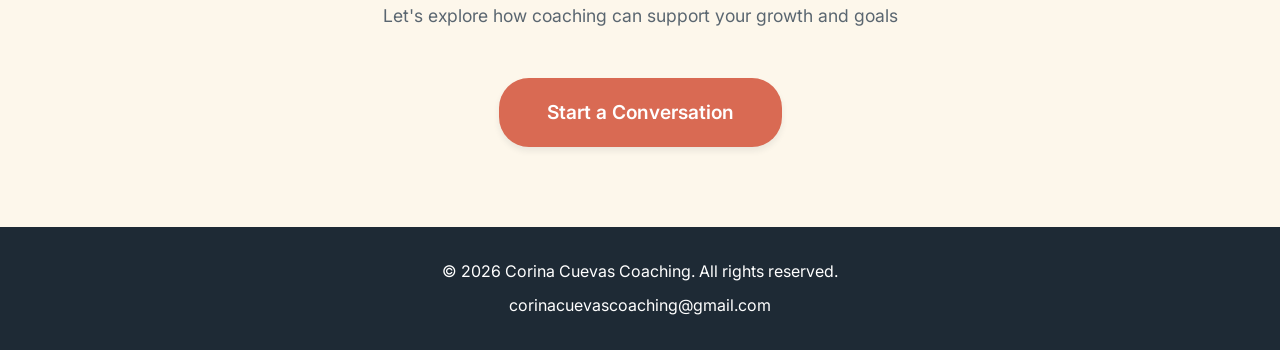
==== commit 0d1b526c: "Update index.html" ====
--- a/index.html
+++ b/index.html
@@ -48,7 +48,7 @@
     <section id="hero" class="hero">
         <div class="container">
             <h1>Coaching high-achieving professionals navigating career growth, transitions, and balance</h1>
-            <p class="hero-subtitle">I believe success should not require sacrificing the life you’re working so hard to build. </p>
+            <p class="hero-subtitle">Success should not require sacrificing the life you’re working so hard to build. </p>
             <a href="https://calendly.com/corinacuevascoaching" class="btn-primary">Start a Conversation</a>
         </div>
     </section>
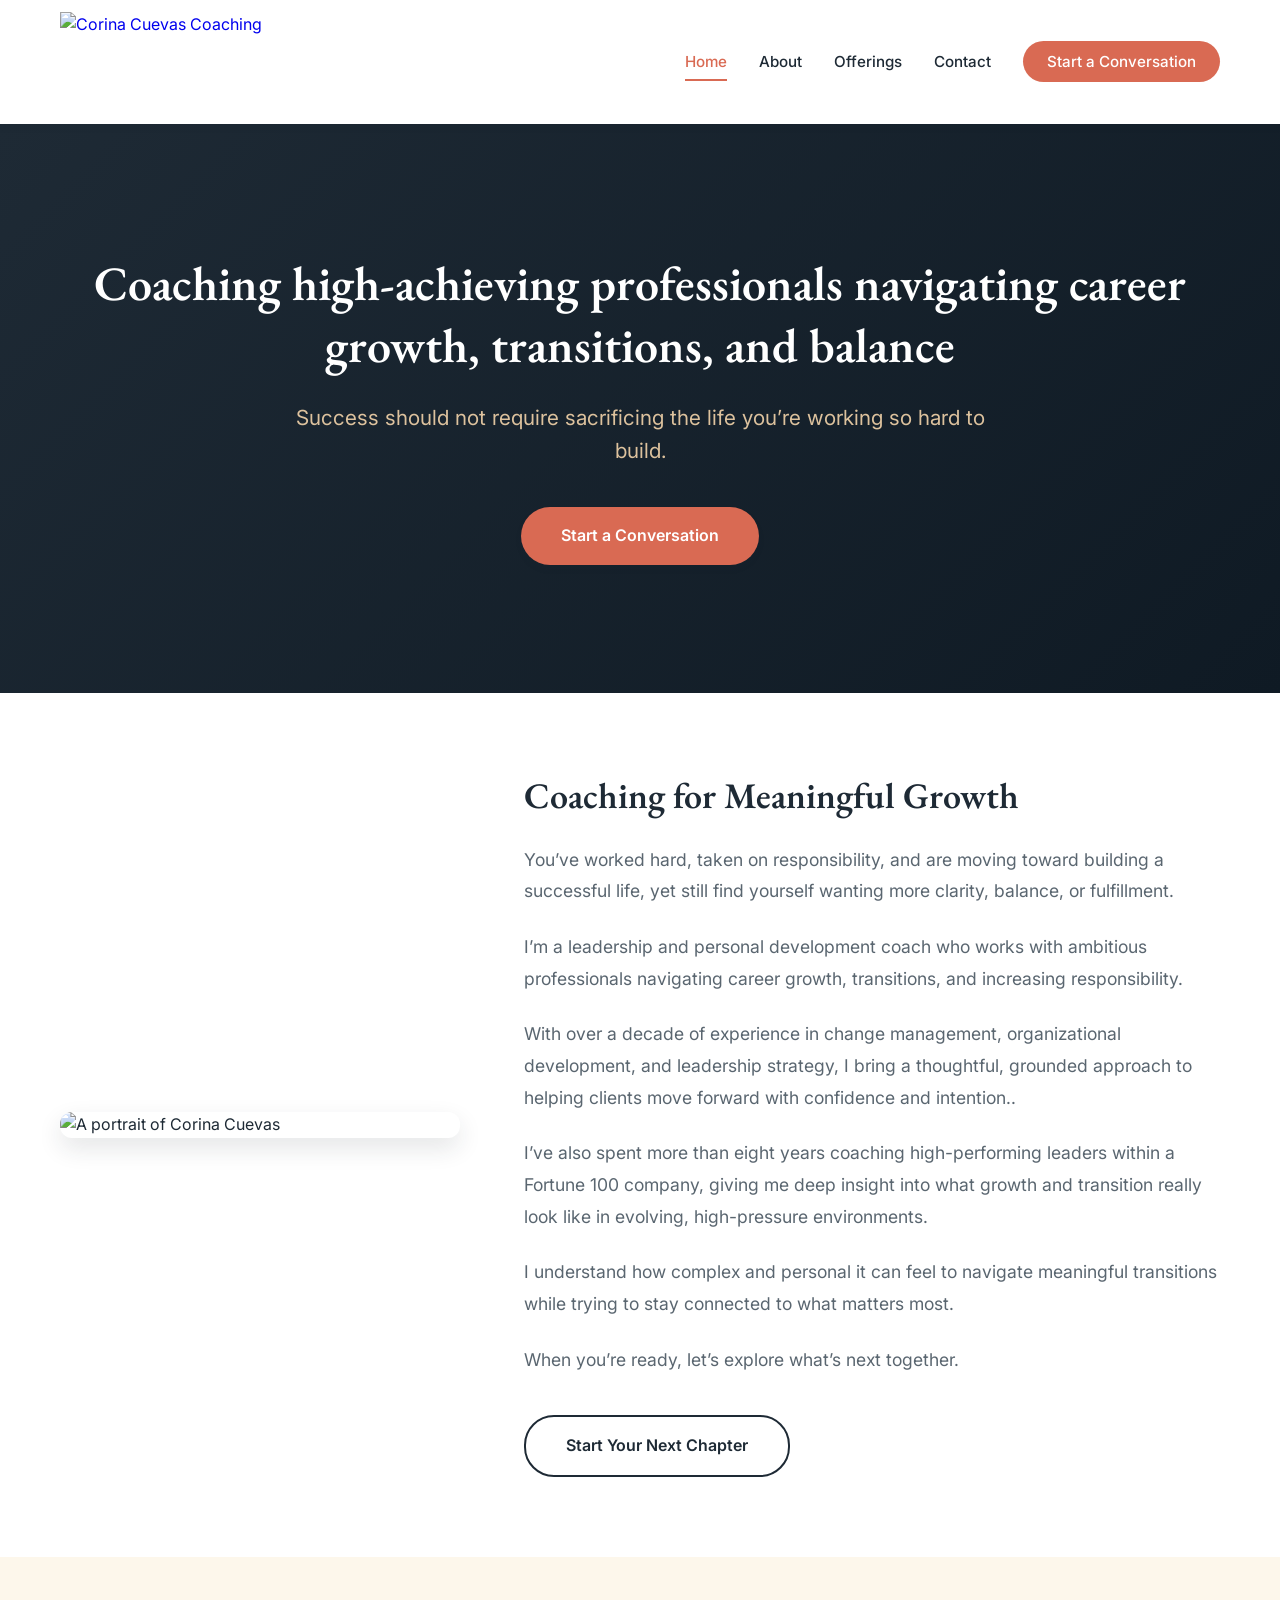
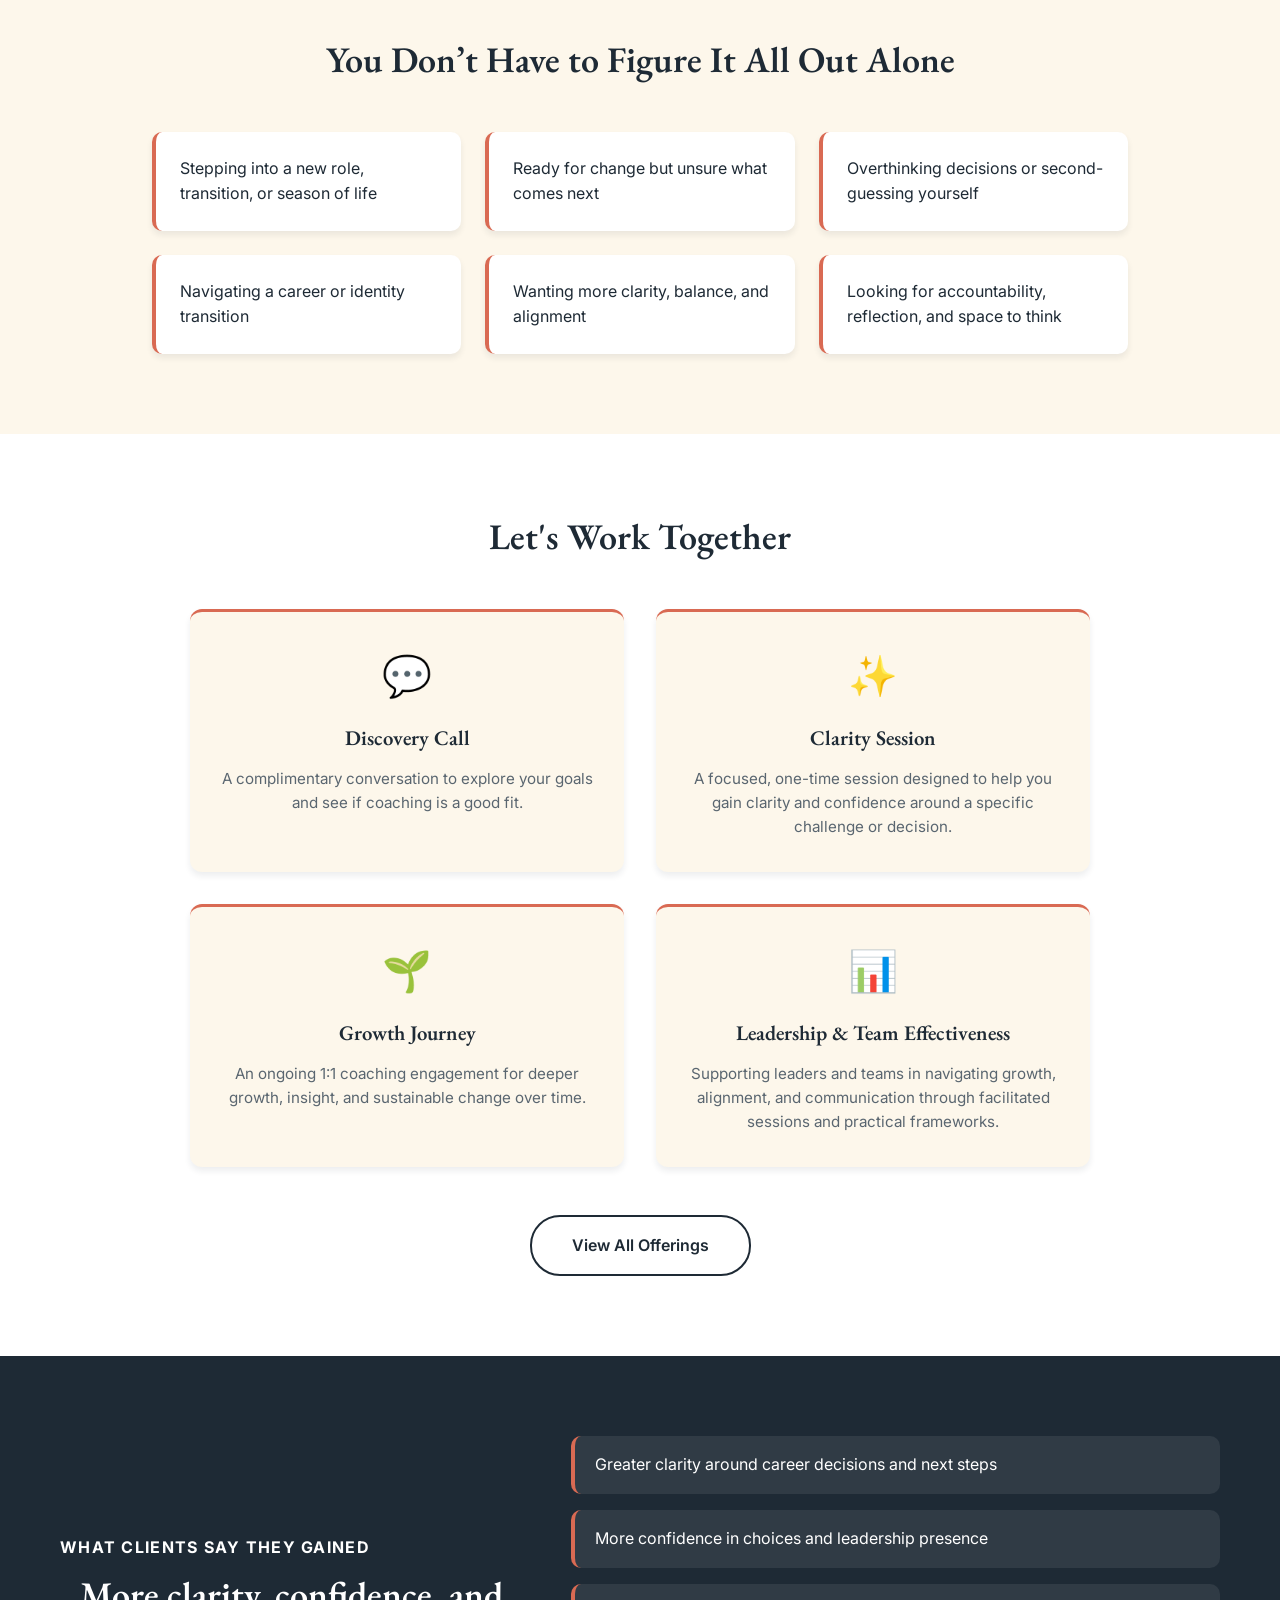
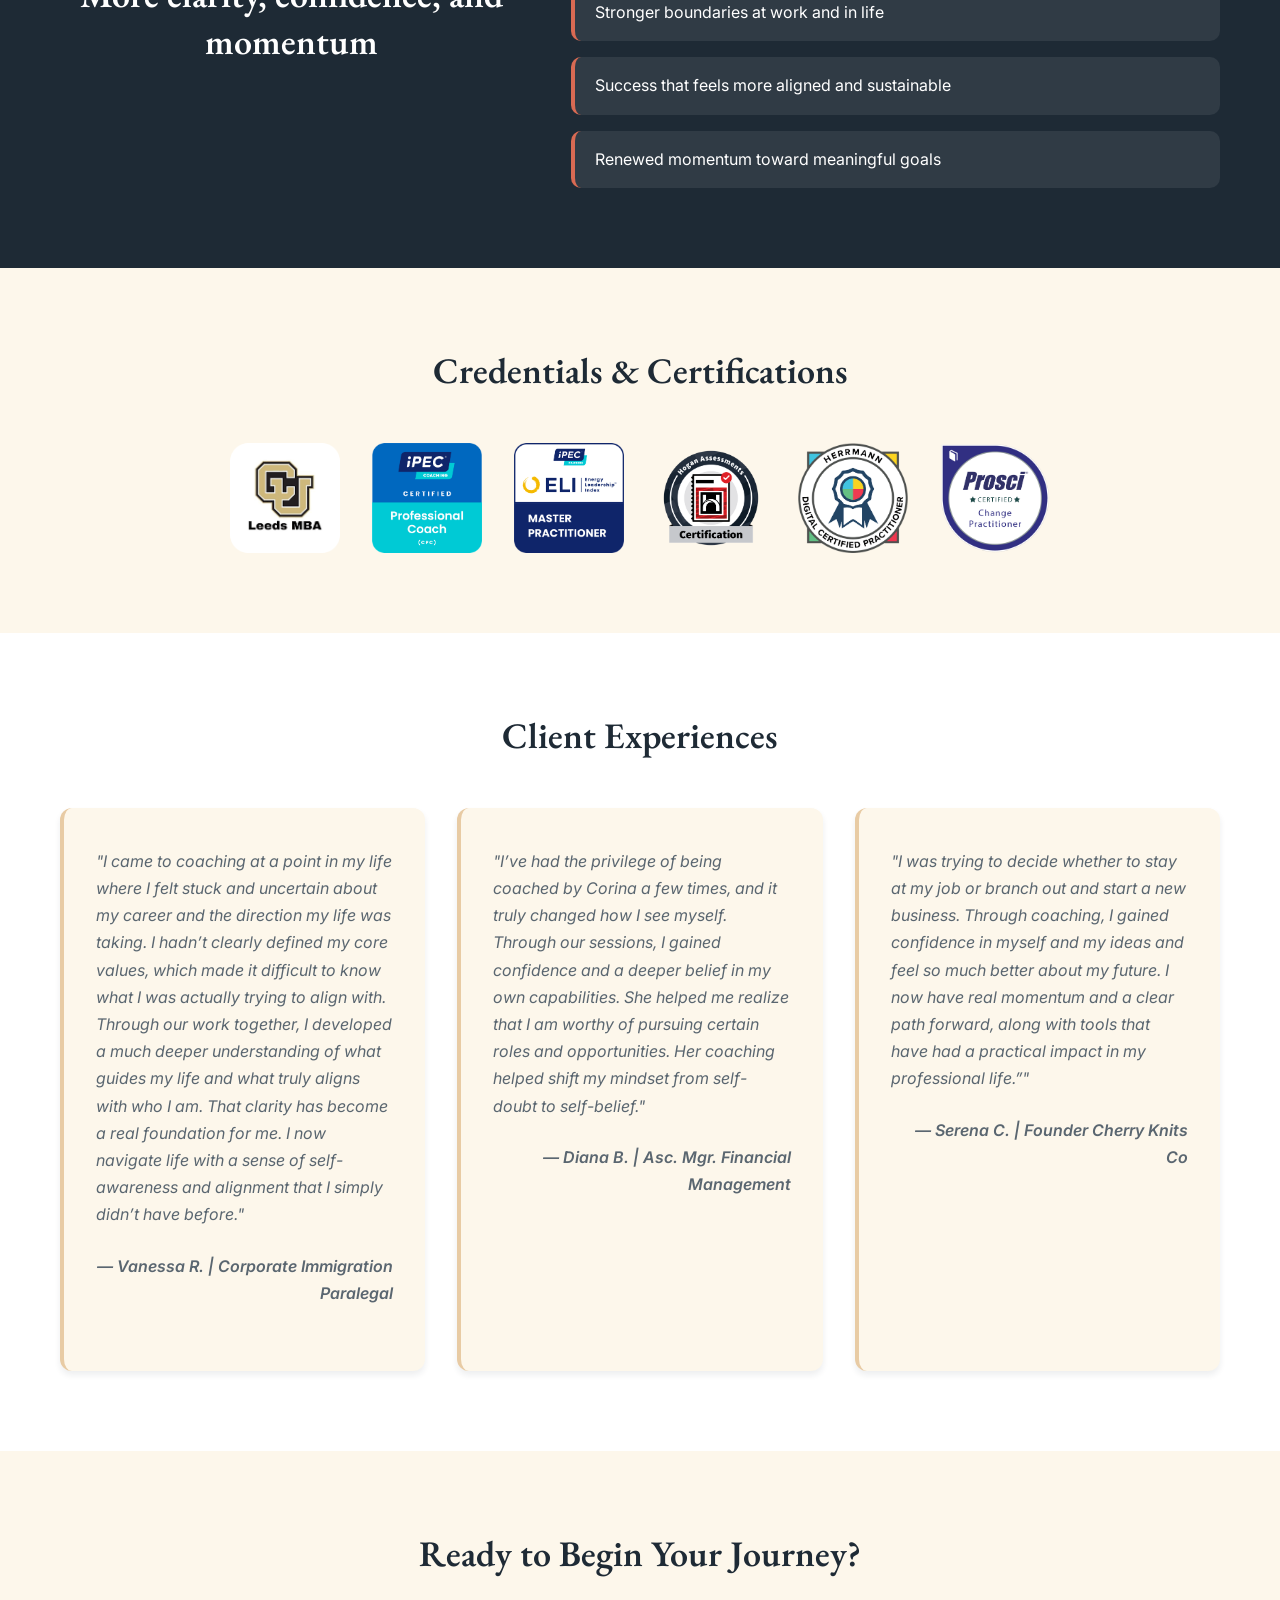
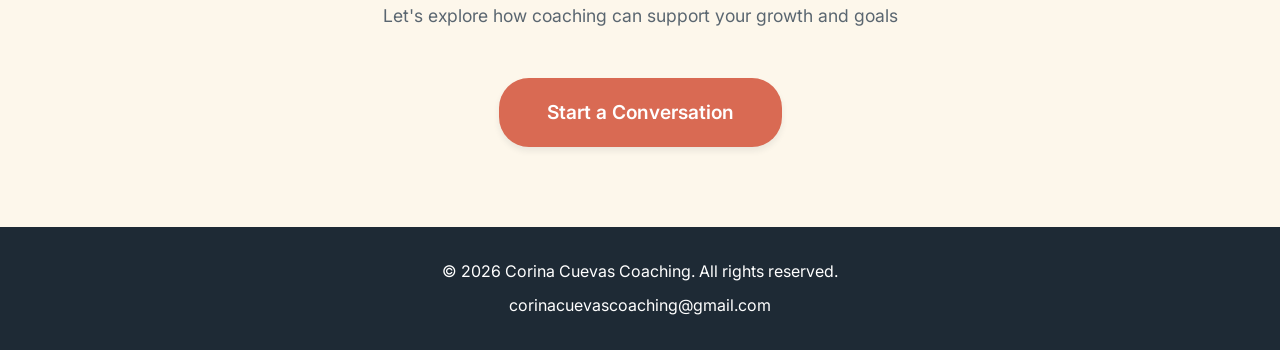
==== commit 69b37efe: "Update index.html" ====
--- a/index.html
+++ b/index.html
@@ -62,19 +62,18 @@
                <h2>Coaching for Meaningful Growth</h2>
 
 <p>
-You’ve worked hard, taken on responsibility, and built a successful life, yet still find yourself wanting more clarity, balance, or fulfillment.
-</p>
+You’ve worked hard, taken on responsibility, and are moving toward building a successful life, yet still find yourself wanting more clarity, balance, or fulfillment.
 
 <p>
 I’m a leadership and personal development coach who works with ambitious professionals navigating career growth, transitions, and increasing responsibility.
 </p>
 
 <p>
-With over a decade of experience in change management, organizational development, and leadership strategy, I bring a thoughtful, grounded approach to helping clients move forward with confidence and intention.
-</p>
-
-<p>
-I’ve also spent more than eight years coaching high-potential leaders within a Fortune 100 company, giving me deep insight into what growth and transition really look like in complex environments.
+With over a decade of experience in change management, organizational development, and leadership strategy, I bring a thoughtful, grounded approach to helping clients move forward with confidence and intention..
+</p>
+
+<p>
+I’ve also spent more than eight years coaching high-performing leaders within a Fortune 100 company, giving me deep insight into what growth and transition really look like in evolving, high-pressure environments.
 </p>
   
 <p>
@@ -82,7 +81,7 @@
 </p>
 
 <p>
-When you’re ready, we can explore what’s next together.
+When you’re ready, let’s explore what’s next together.
 </p>
                 <a href="contact.html" class="btn-secondary">Start Your Next Chapter</a>
             </div>
@@ -105,7 +104,7 @@
 
     <section id="ways-to-work" class="ways-to-work">
         <div class="container">
-            <h2>Ways We Can Work Together</h2>
+            <h2>Let's Work Together</h2>
             <div class="ways-grid">
                 <div class="way-card">
                     <div class="way-icon">💬</div>
@@ -119,7 +118,7 @@
                 </div>
                 <div class="way-card">
                     <div class="way-icon">🌱</div>
-                    <h3>Coaching Journey</h3>
+                    <h3>Growth Journey</h3>
                     <p>An ongoing 1:1 coaching engagement for deeper growth, insight, and sustainable change over time.</p>
                 </div>
                 <div class="way-card">
@@ -137,7 +136,7 @@
   <div class="container">
     <div class="gains-feature-inner">
       <div class="gains-feature-intro">
-        <p class="eyebrow">What Clients Often Gain</p>
+        <p class="eyebrow">What Clients Say They Gained</p>
         <h2>More clarity, confidence, and momentum</h2>
       </div>
 
@@ -180,7 +179,7 @@
 
     <section id="testimonials-preview" class="testimonials">
         <div class="container">
-            <h2>What Clients Experience Through Coaching</h2>
+            <h2>Client Experiences</h2>
             <div class="testimonial-grid">
                 <div class="testimonial">
                     <p>"I came to coaching at a point in my life where I felt stuck and uncertain about my career and the direction my life was taking. I hadn’t clearly defined my core values, which made it difficult to know what I was actually trying to align with. Through our work together, I developed a much deeper understanding of what guides my life and what truly aligns with who I am. That clarity has become a real foundation for me. I now navigate life with a sense of self-awareness and alignment that I simply didn’t have before."</p>
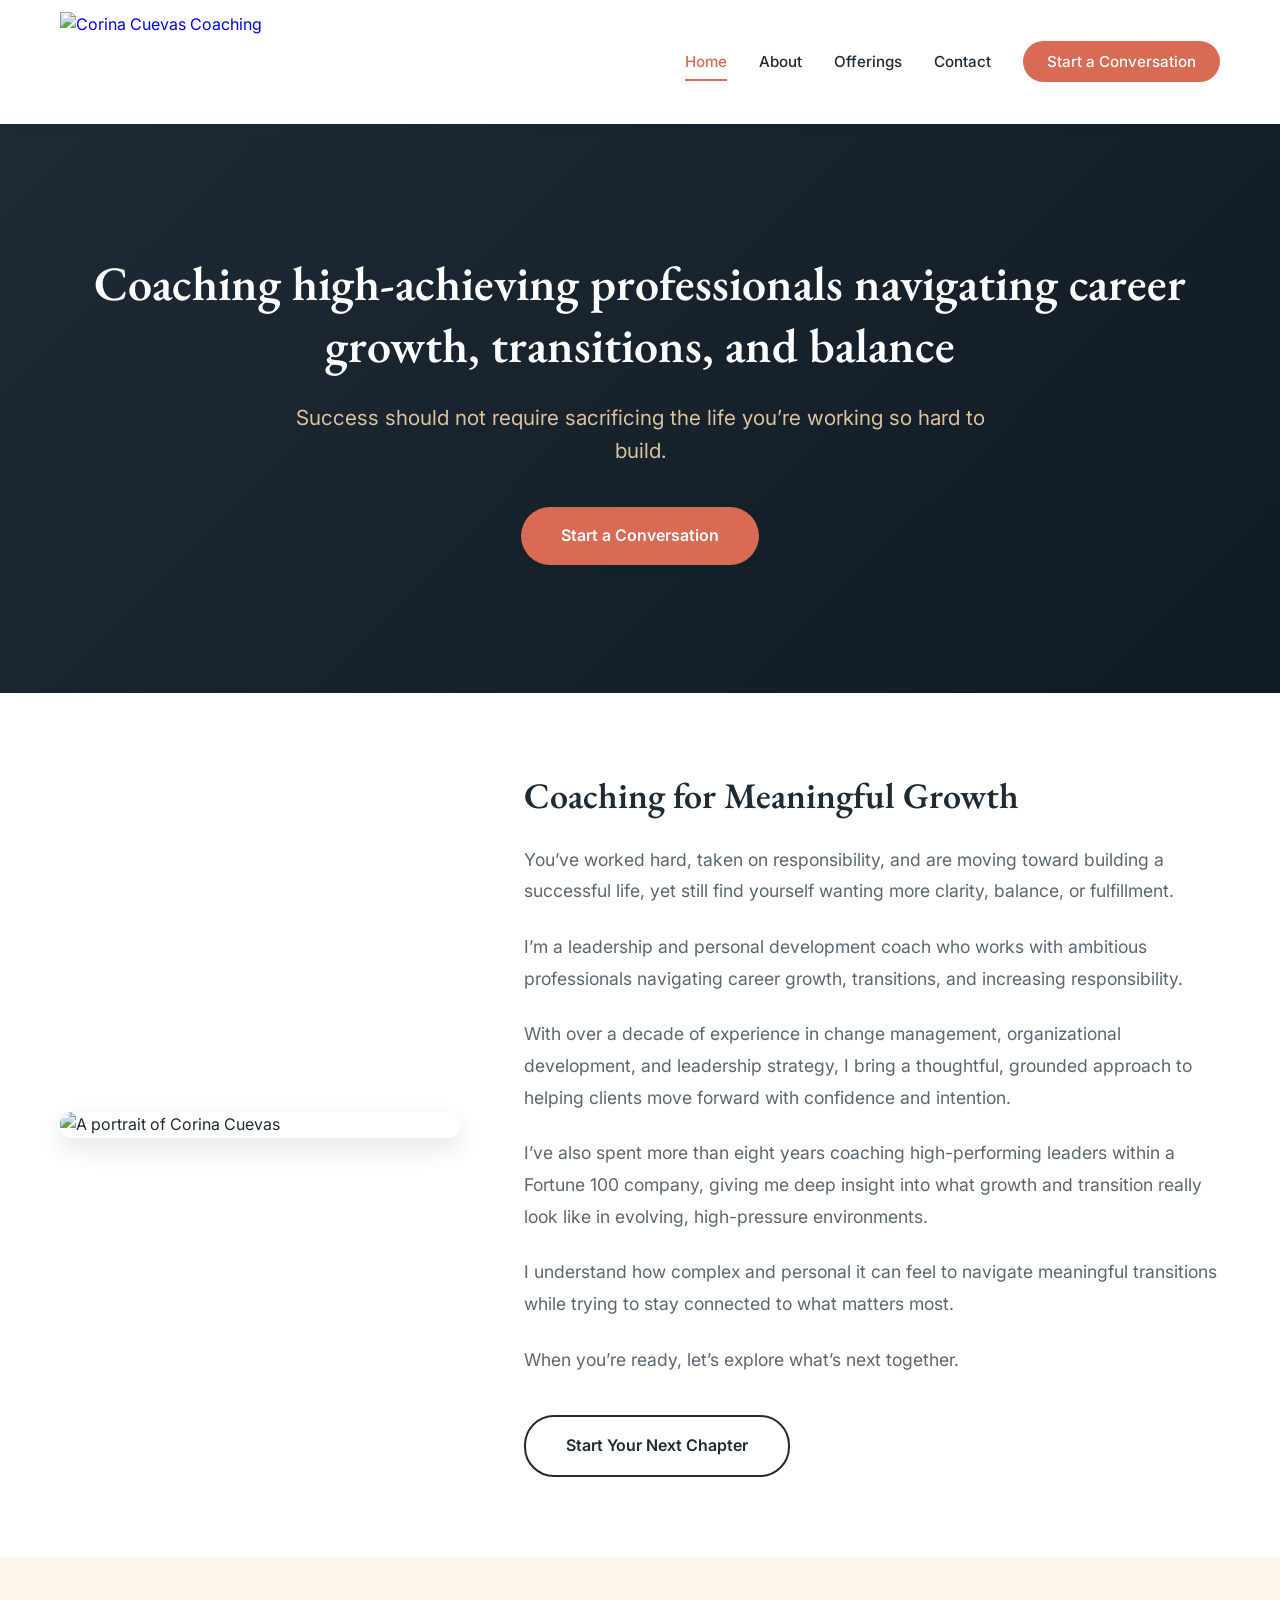
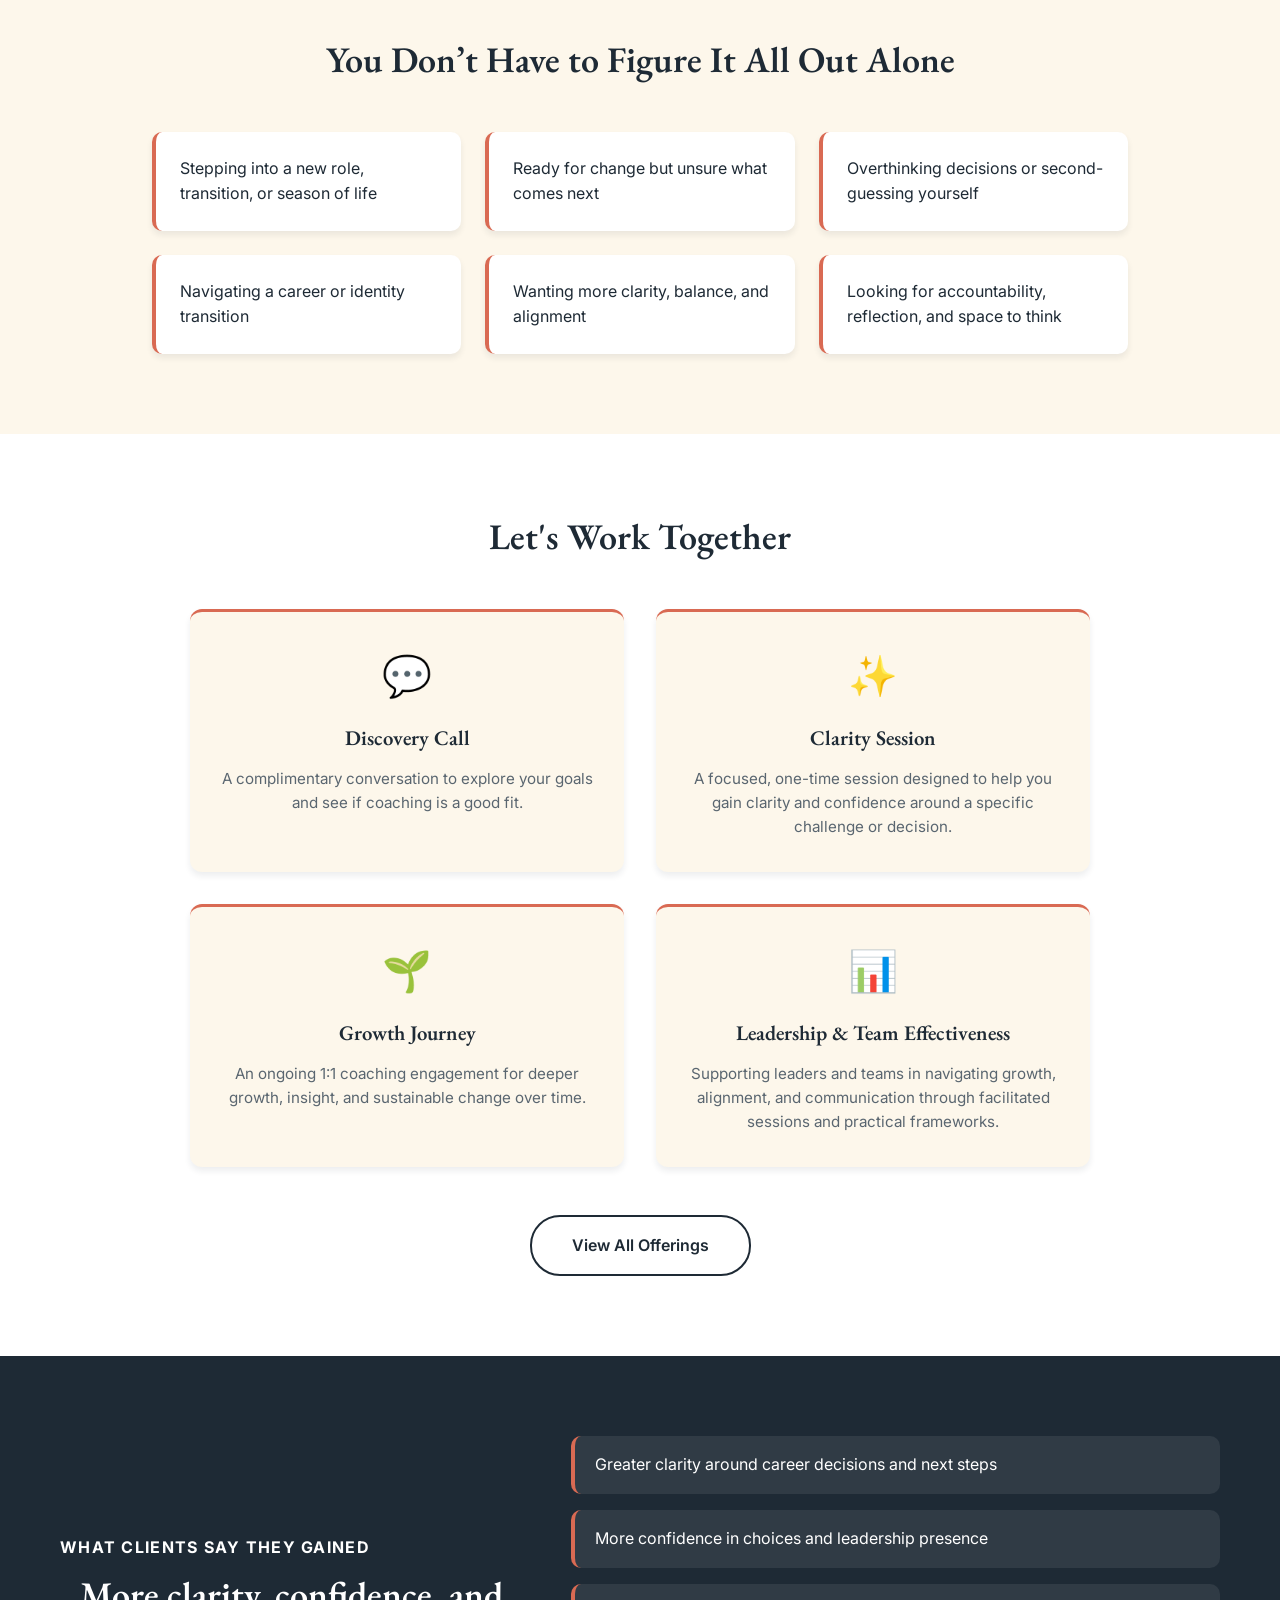
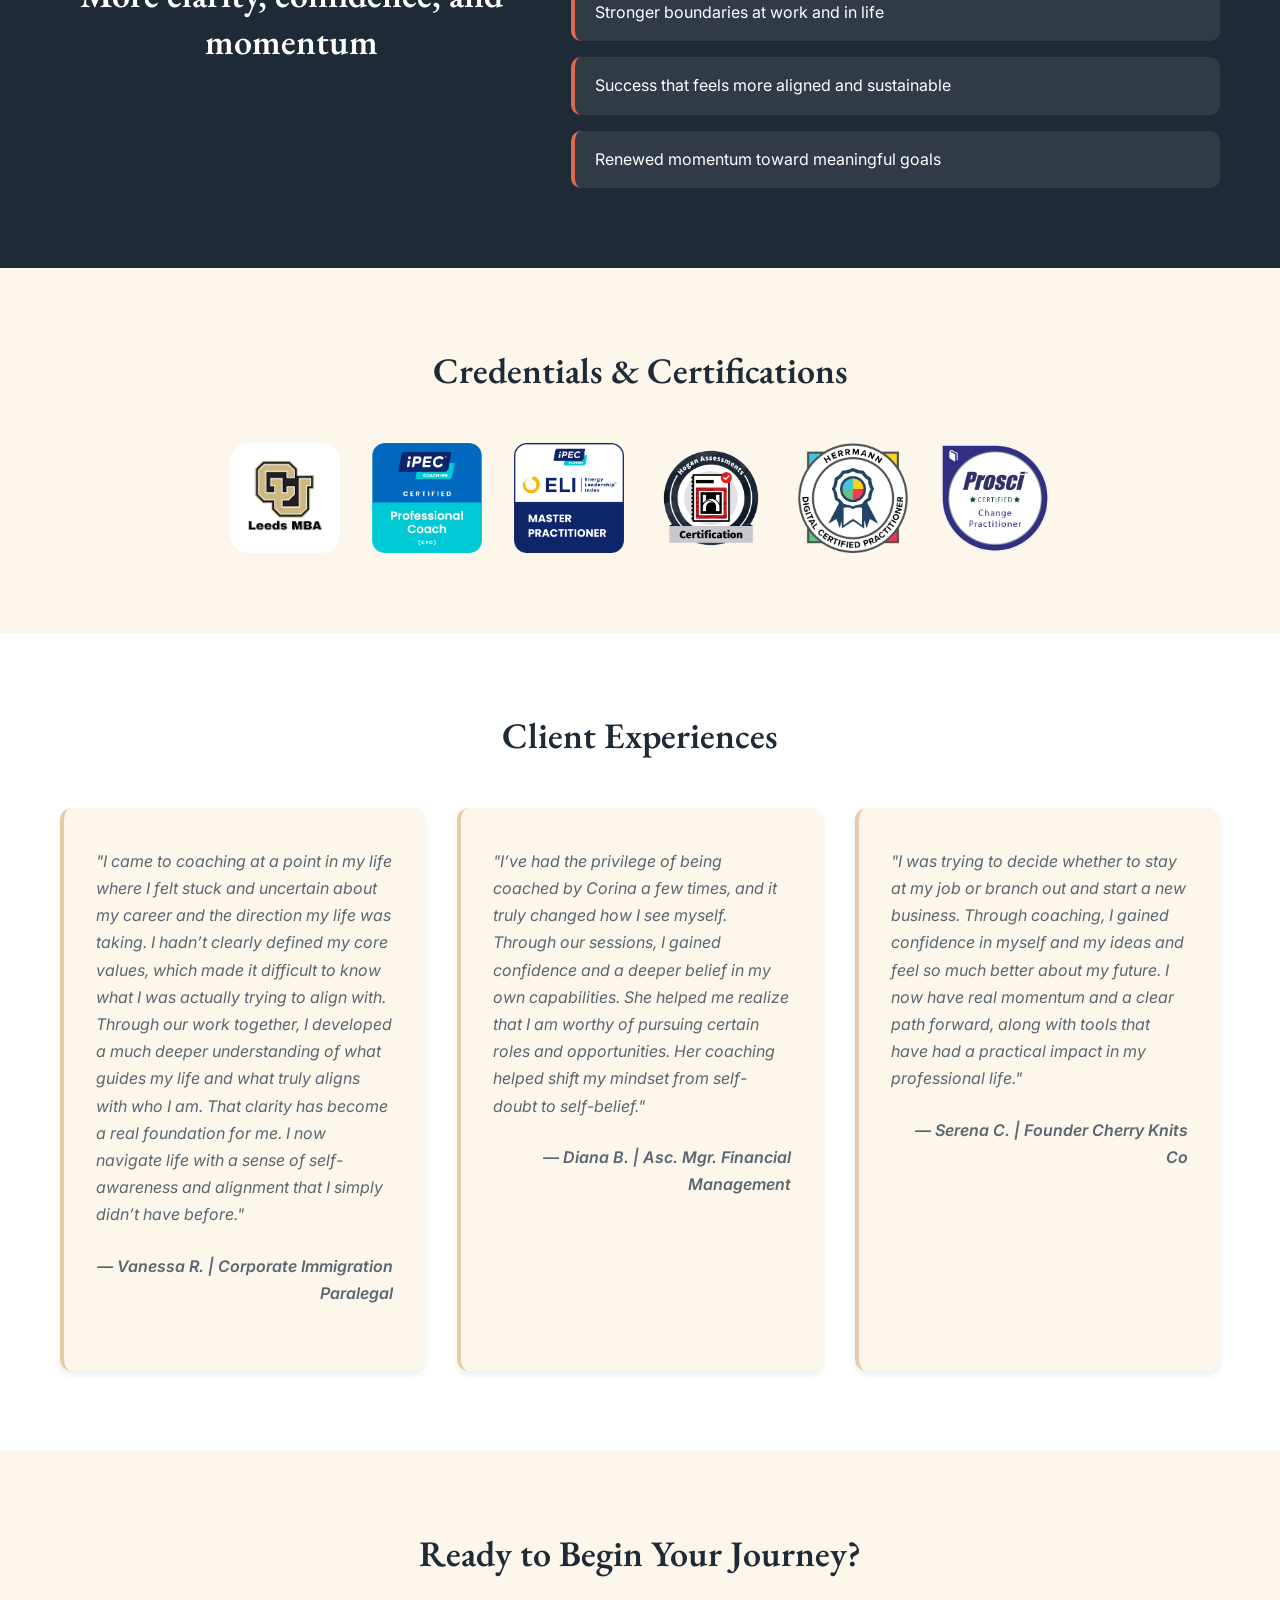
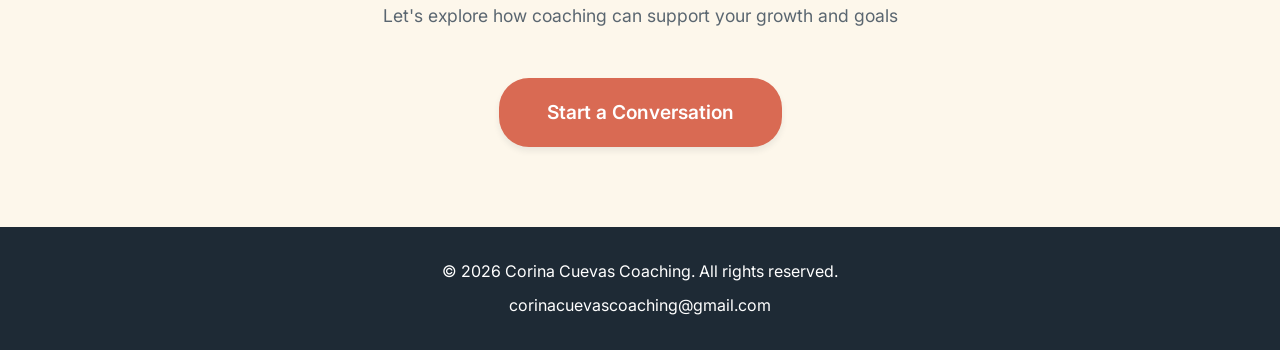
==== commit 69bd3a42: "Fix formatting issues in testimonials section" ====
--- a/index.html
+++ b/index.html
@@ -69,7 +69,7 @@
 </p>
 
 <p>
-With over a decade of experience in change management, organizational development, and leadership strategy, I bring a thoughtful, grounded approach to helping clients move forward with confidence and intention..
+With over a decade of experience in change management, organizational development, and leadership strategy, I bring a thoughtful, grounded approach to helping clients move forward with confidence and intention.
 </p>
 
 <p>
@@ -190,7 +190,7 @@
                     <p class="client-name">— Diana B. | Asc. Mgr. Financial Management</p>
                 </div>
                 <div class="testimonial">
-                    <p>"I was trying to decide whether to stay at my job or branch out and start a new business. Through coaching, I gained confidence in myself and my ideas and feel so much better about my future. I now have real momentum and a clear path forward, along with tools that have had a practical impact in my professional life.”"</p>
+                    <p>"I was trying to decide whether to stay at my job or branch out and start a new business. Through coaching, I gained confidence in myself and my ideas and feel so much better about my future. I now have real momentum and a clear path forward, along with tools that have had a practical impact in my professional life."</p>
                     <p class="client-name">— Serena C. | Founder Cherry Knits Co</p>
                 </div>
             </div>
